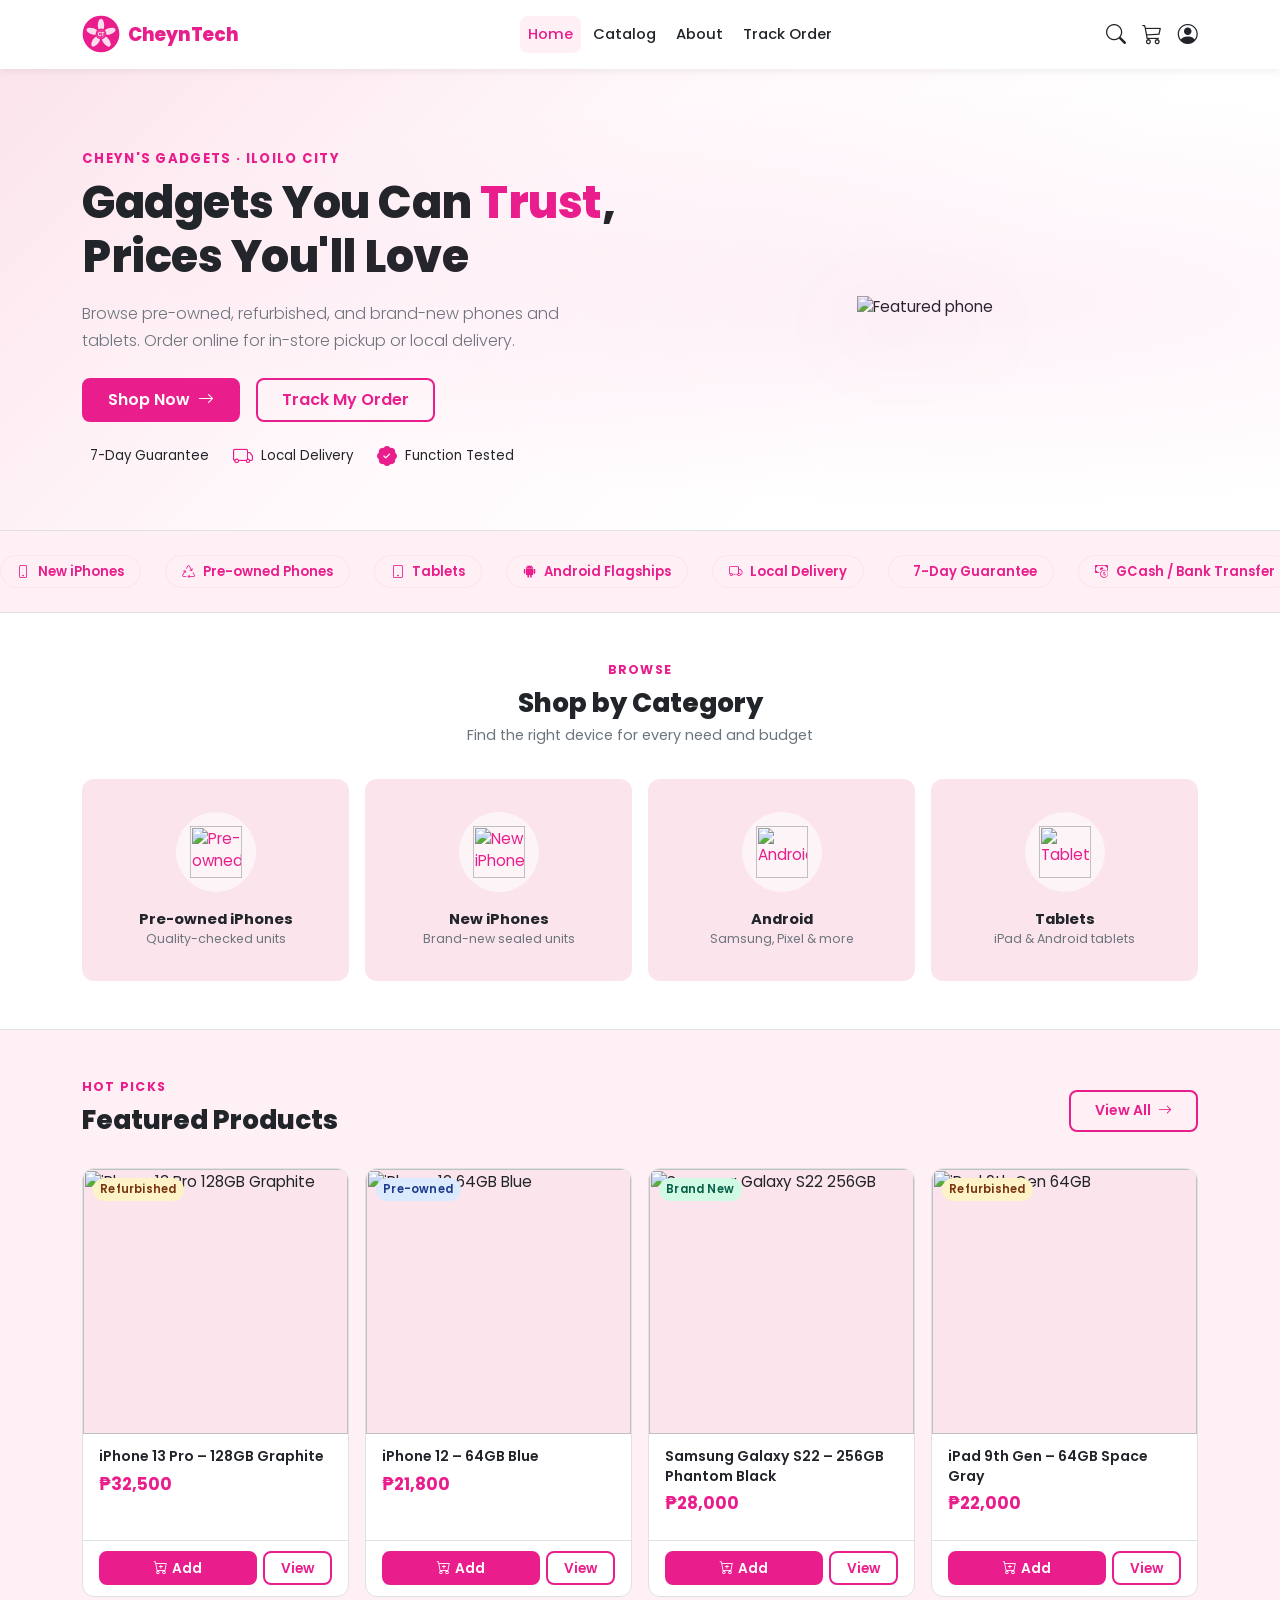
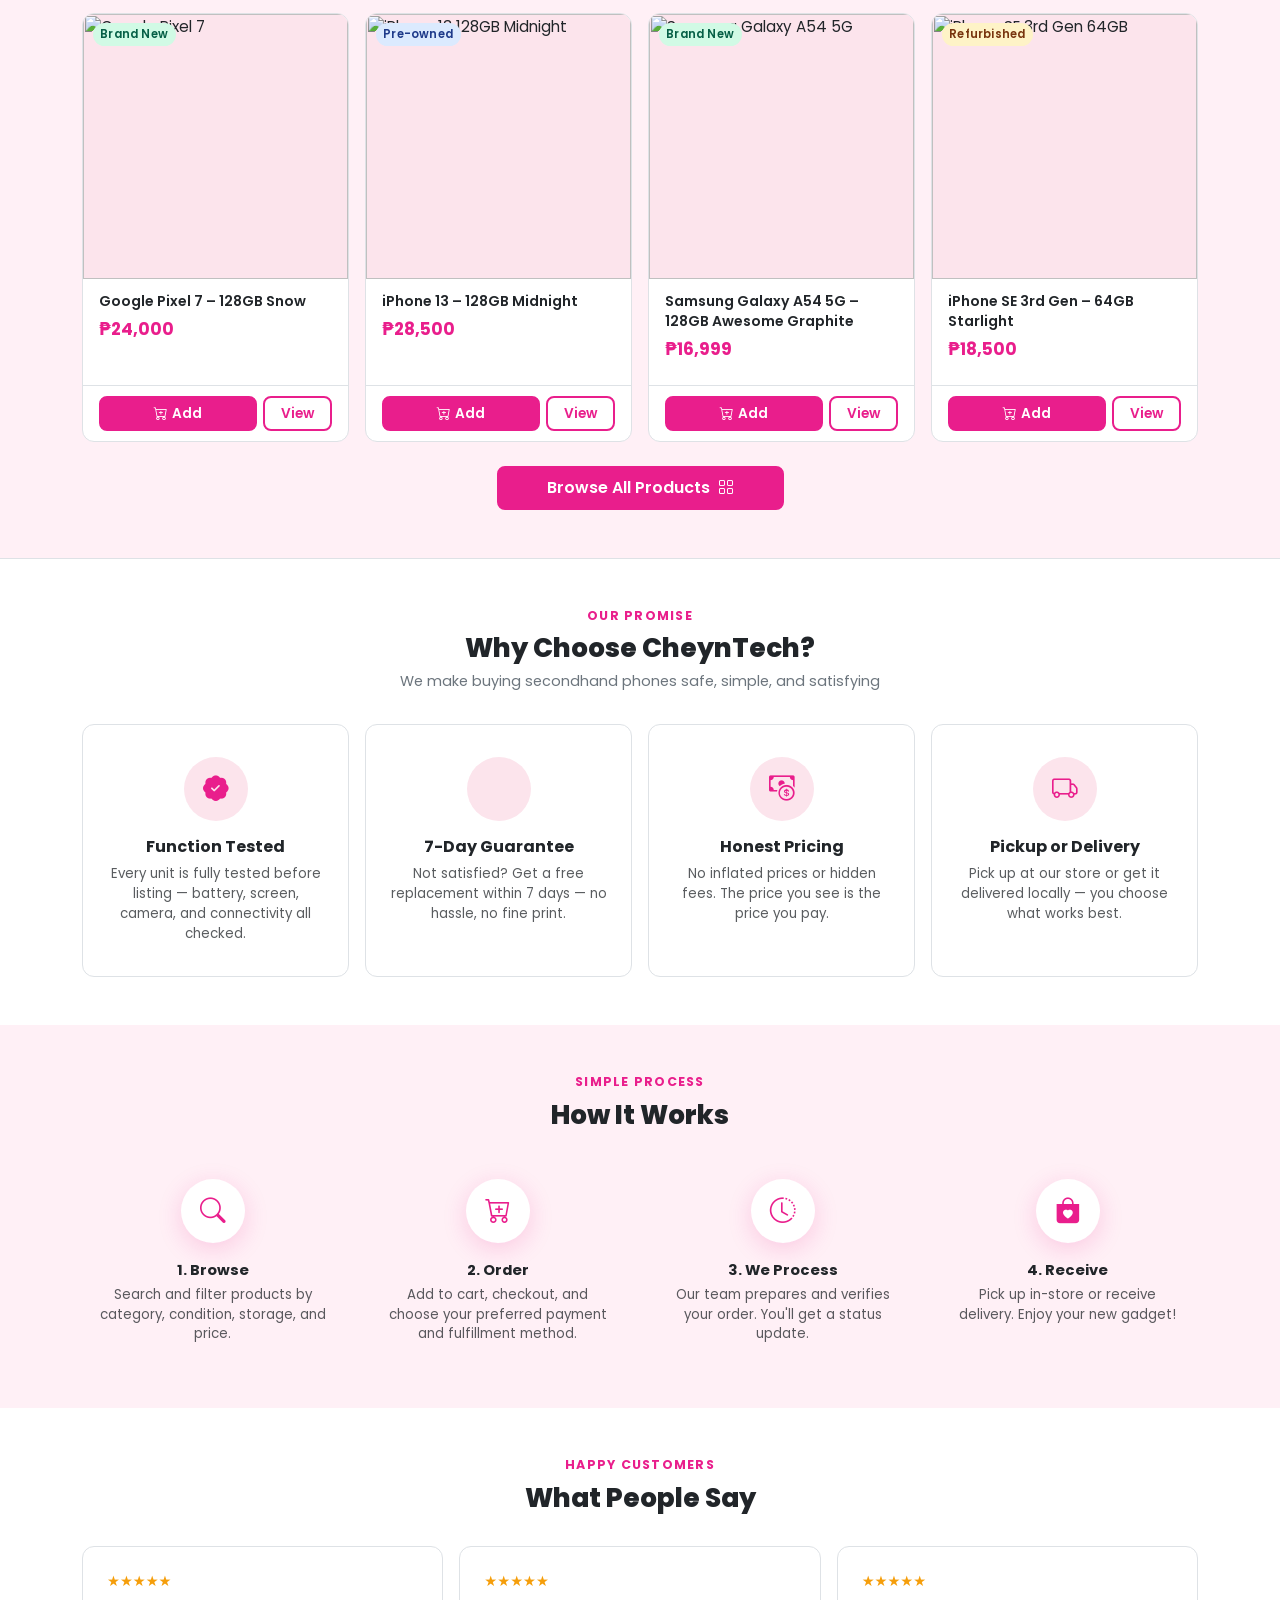
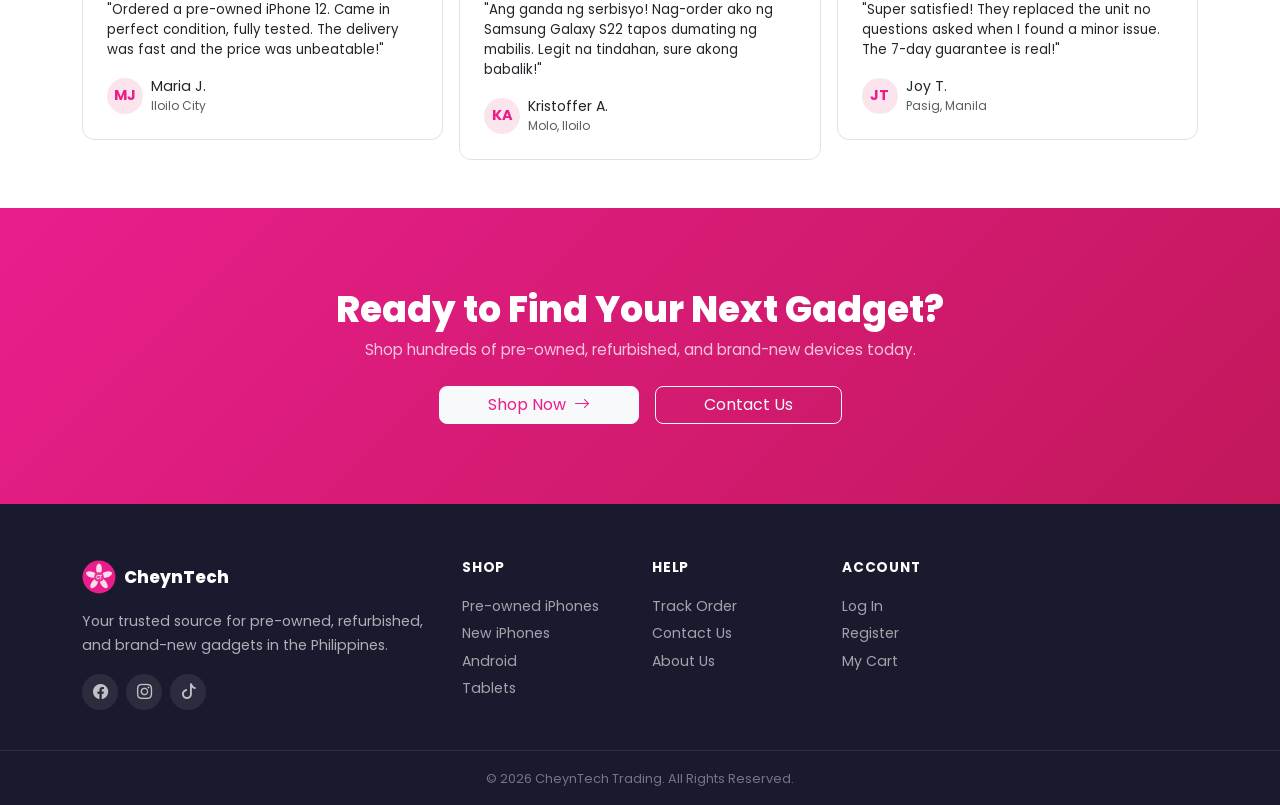
==== index.html @ e990b80c "feat: add a skeleton page  (index, catalog, cart, checkout, login, etc.)" ====
<html lang="en">
<head>
  <meta charset="UTF-8">
  <meta name="viewport" content="width=device-width, initial-scale=1.0">
  <meta name="description" content="CheynTech — Browse pre-owned, refurbished, and brand-new phones and tablets. Order online for in-store pickup or local delivery in Iloilo City.">
  <title>CheynTech | Gadgets You Can Trust</title>
  <link rel="icon" type="image/svg+xml" href="assets/img/logo.svg">

  <!-- Bootstrap CSS -->
  <link rel="stylesheet" href="https://cdn.jsdelivr.net/npm/bootstrap@5.3.3/dist/css/bootstrap.min.css">
  <!-- Bootstrap Icons -->
  <link rel="stylesheet" href="https://cdn.jsdelivr.net/npm/bootstrap-icons@1.11.3/font/bootstrap-icons.min.css">
  <!-- CheynTech Styles -->
  <link rel="stylesheet" href="assets/css/style.css">

  <style>
    /* ---- Home-page-specific additions ---- */
    .feature-icon-wrap {
      width: 64px; height: 64px;
      border-radius: 50%;
      background: var(--ct-primary-light);
      display: flex; align-items: center; justify-content: center;
      font-size: 1.6rem;
      color: var(--ct-primary);
      margin: 0 auto 1rem;
      transition: var(--ct-transition);
      flex-shrink: 0;
    }

    .feature-card:hover .feature-icon-wrap {
      background: var(--ct-primary);
      color: #fff;
    }

    .feature-card {
      padding: 2rem 1.25rem;
      border-radius: var(--ct-radius);
      text-align: center;
      transition: var(--ct-transition);
      border: 1.5px solid var(--ct-border);
      background: #fff;
      height: 100%;
    }

    .feature-card:hover {
      border-color: var(--ct-primary);
      transform: translateY(-4px);
      box-shadow: var(--ct-shadow-pink);
    }

    .testimonial-card {
      background: #fff;
      border: 1.5px solid var(--ct-border);
      border-radius: var(--ct-radius);
      padding: 1.5rem;
      transition: var(--ct-transition);
    }

    .testimonial-card:hover { box-shadow: var(--ct-shadow); }

    .testimonial-card .stars { color: #f59e0b; font-size: 0.9rem; }

    .cta-section {
      background: linear-gradient(135deg, var(--ct-primary) 0%, var(--ct-primary-dark) 100%);
      padding: 5rem 0;
      border-radius: 0;
    }

    .marquee-track {
      display: flex;
      gap: 1.5rem;
      animation: marquee 22s linear infinite;
      width: max-content;
    }

    .marquee-wrap { overflow: hidden; padding: 0.5rem 0; }

    .marquee-item {
      display: flex;
      align-items: center;
      gap: 0.5rem;
      background: var(--ct-primary-soft);
      border: 1px solid var(--ct-primary-light);
      border-radius: 999px;
      padding: 0.35rem 1rem;
      font-size: 0.82rem;
      font-weight: 600;
      color: var(--ct-primary);
      white-space: nowrap;
    }

    @keyframes marquee {
      0%   { transform: translateX(0); }
      100% { transform: translateX(-50%); }
    }

    .section-divider { border-top: 1px solid var(--ct-border); }
  </style>
</head>
<body>

  <!-- ===== SEARCH OVERLAY ===== -->
  <div class="search-overlay" id="searchOverlay" role="dialog" aria-modal="true" aria-label="Search">
    <button class="search-close" id="searchClose" aria-label="Close search"><i class="bi bi-x"></i></button>
    <form class="search-inner" id="searchForm" role="search">
      <input type="search" id="searchInput" placeholder="Search for phones, tablets…" autocomplete="off">
      <p class="search-hint">Press Enter to search · Esc to close</p>
    </form>
  </div>

  <!-- ===== NAVBAR ===== -->
  <nav class="navbar navbar-expand-lg navbar-ct sticky-top" role="navigation" aria-label="Main navigation">
    <div class="container">
      <a class="navbar-brand d-flex align-items-center gap-2" href="index.html">
        <img src="assets/img/logo.svg" alt="CheynTech logo" width="38" height="38">
        <span class="brand-name">CheynTech</span>
      </a>

      <button class="navbar-toggler" type="button" data-bs-toggle="collapse" data-bs-target="#navMain"
              aria-controls="navMain" aria-expanded="false" aria-label="Toggle navigation">
        <span class="navbar-toggler-icon"></span>
      </button>

      <div class="collapse navbar-collapse" id="navMain">
        <ul class="navbar-nav mx-auto gap-1">
          <li class="nav-item"><a class="nav-link active" href="index.html">Home</a></li>
          <li class="nav-item"><a class="nav-link" href="catalog.html">Catalog</a></li>
          <li class="nav-item"><a class="nav-link" href="about.html">About</a></li>
          <li class="nav-item"><a class="nav-link" href="track-order.html">Track Order</a></li>
        </ul>
        <div class="d-flex align-items-center gap-3 nav-icons">
          <a href="#" id="searchToggle" aria-label="Search"><i class="bi bi-search"></i></a>
          <a href="cart.html" class="position-relative" aria-label="Shopping cart">
            <i class="bi bi-cart3"></i>
            <span class="cart-badge" style="display:none;">0</span>
          </a>
          <a href="login.html" aria-label="Account"><i class="bi bi-person-circle"></i></a>
        </div>
      </div>
    </div>
  </nav>

  <!-- ===== HERO ===== -->
  <section class="hero-section" aria-label="Hero">
    <div class="container">
      <div class="row align-items-center gy-4">
        <div class="col-lg-6 col-md-7">
          <p class="text-ct fw-700 mb-2" style="font-size:0.82rem; letter-spacing:0.1em; text-transform:uppercase;">Cheyn's Gadgets · Iloilo City</p>
          <h1>Gadgets You Can <span class="highlight">Trust</span>, Prices You'll Love</h1>
          <p class="lead mt-3">Browse pre-owned, refurbished, and brand-new phones and tablets. Order online for in-store pickup or local delivery.</p>
          <div class="d-flex gap-3 flex-wrap mt-4">
            <a href="catalog.html" class="btn-ct btn text-white">Shop Now <i class="bi bi-arrow-right ms-1"></i></a>
            <a href="track-order.html" class="btn-ct-outline btn">Track My Order</a>
          </div>
          <div class="d-flex gap-4 mt-4 flex-wrap">
            <div class="d-flex align-items-center gap-2">
              <i class="bi bi-shield-check-fill text-ct fs-5"></i>
              <span class="small fw-500">7-Day Guarantee</span>
            </div>
            <div class="d-flex align-items-center gap-2">
              <i class="bi bi-truck text-ct fs-5"></i>
              <span class="small fw-500">Local Delivery</span>
            </div>
            <div class="d-flex align-items-center gap-2">
              <i class="bi bi-patch-check-fill text-ct fs-5"></i>
              <span class="small fw-500">Function Tested</span>
            </div>
          </div>
        </div>
        <div class="col-lg-6 col-md-5 text-center d-none d-md-block">
          <img
            src="https://placehold.co/460x420/fce4ec/e91e8c?text=iPhone+13+Pro"
            alt="Featured phone"
            class="hero-product-img img-fluid"
            loading="eager"
          >
        </div>
      </div>
    </div>
  </section>

  <!-- ===== MARQUEE TICKER ===== -->
  <section class="py-3 border-top border-bottom" style="background:var(--ct-primary-soft);" aria-hidden="true">
    <div class="marquee-wrap">
      <div class="marquee-track">
        <!-- items duplicated for seamless loop -->
        <span class="marquee-item"><i class="bi bi-phone"></i> New iPhones</span>
        <span class="marquee-item"><i class="bi bi-recycle"></i> Pre-owned Phones</span>
        <span class="marquee-item"><i class="bi bi-tablet"></i> Tablets</span>
        <span class="marquee-item"><i class="bi bi-android2"></i> Android Flagships</span>
        <span class="marquee-item"><i class="bi bi-truck"></i> Local Delivery</span>
        <span class="marquee-item"><i class="bi bi-shield-check-fill"></i> 7-Day Guarantee</span>
        <span class="marquee-item"><i class="bi bi-cash-coin"></i> GCash / Bank Transfer</span>
        <span class="marquee-item"><i class="bi bi-patch-check-fill"></i> Function Tested</span>
        <!-- duplicate for seamless scroll -->
        <span class="marquee-item"><i class="bi bi-phone"></i> New iPhones</span>
        <span class="marquee-item"><i class="bi bi-recycle"></i> Pre-owned Phones</span>
        <span class="marquee-item"><i class="bi bi-tablet"></i> Tablets</span>
        <span class="marquee-item"><i class="bi bi-android2"></i> Android Flagships</span>
        <span class="marquee-item"><i class="bi bi-truck"></i> Local Delivery</span>
        <span class="marquee-item"><i class="bi bi-shield-check-fill"></i> 7-Day Guarantee</span>
        <span class="marquee-item"><i class="bi bi-cash-coin"></i> GCash / Bank Transfer</span>
        <span class="marquee-item"><i class="bi bi-patch-check-fill"></i> Function Tested</span>
      </div>
    </div>
  </section>

  <!-- ===== SHOP BY CATEGORY ===== -->
  <section class="py-5" id="categories">
    <div class="container">
      <div class="section-header text-center">
        <span class="section-label">Browse</span>
        <h2 class="section-title">Shop by Category</h2>
        <p class="section-subtitle">Find the right device for every need and budget</p>
      </div>

      <div class="row g-3 justify-content-center">
        <div class="col-6 col-md-3">
          <a href="catalog.html?cat=preowned" class="category-card h-100">
            <div class="cat-img-wrap">
              <img src="https://placehold.co/80x80/fce4ec/e91e8c?text=📱" alt="Pre-owned iPhones" loading="lazy">
            </div>
            <p class="cat-name mb-0">Pre-owned iPhones</p>
            <span class="cat-count">Quality-checked units</span>
          </a>
        </div>
        <div class="col-6 col-md-3">
          <a href="catalog.html?cat=new" class="category-card h-100">
            <div class="cat-img-wrap">
              <img src="https://placehold.co/80x80/fce4ec/e91e8c?text=✨" alt="New iPhones" loading="lazy">
            </div>
            <p class="cat-name mb-0">New iPhones</p>
            <span class="cat-count">Brand-new sealed units</span>
          </a>
        </div>
        <div class="col-6 col-md-3">
          <a href="catalog.html?cat=android" class="category-card h-100">
            <div class="cat-img-wrap">
              <img src="https://placehold.co/80x80/fce4ec/e91e8c?text=🤖" alt="Android" loading="lazy">
            </div>
            <p class="cat-name mb-0">Android</p>
            <span class="cat-count">Samsung, Pixel & more</span>
          </a>
        </div>
        <div class="col-6 col-md-3">
          <a href="catalog.html?cat=tablet" class="category-card h-100">
            <div class="cat-img-wrap">
              <img src="https://placehold.co/80x80/fce4ec/e91e8c?text=📲" alt="Tablets" loading="lazy">
            </div>
            <p class="cat-name mb-0">Tablets</p>
            <span class="cat-count">iPad & Android tablets</span>
          </a>
        </div>
      </div>
    </div>
  </section>

  <div class="section-divider"></div>

  <!-- ===== FEATURED PRODUCTS ===== -->
  <section class="py-5 bg-ct-soft" id="featured">
    <div class="container">
      <div class="section-header d-flex align-items-end justify-content-between flex-wrap gap-2">
        <div>
          <span class="section-label">Hot Picks</span>
          <h2 class="section-title">Featured Products</h2>
        </div>
        <a href="catalog.html" class="btn-ct-outline btn btn-sm mb-1">View All <i class="bi bi-arrow-right ms-1"></i></a>
      </div>

      <div class="row g-3" id="featuredGrid">

        <!-- Product 1 -->
        <div class="col-6 col-md-4 col-xl-3">
          <article class="product-card">
            <div class="card-img-wrap">
              <img src="https://placehold.co/400x400/fce4ec/e91e8c?text=iPhone+13+Pro" alt="iPhone 13 Pro 128GB Graphite" loading="lazy">
              <span class="badge-ct badge-refurbished">Refurbished</span>
            </div>
            <div class="card-body">
              <p class="product-name">iPhone 13 Pro – 128GB Graphite</p>
              <p class="product-price">₱32,500</p>
            </div>
            <div class="card-footer">
              <button class="btn btn-ct btn-ct-sm flex-grow-1" onclick="quickAddToCart({ id:'P001', name:'iPhone 13 Pro 128GB Graphite', price:32500, variant:'128GB', color:'Graphite' })">
                <i class="bi bi-cart-plus me-1"></i>Add
              </button>
              <a href="product.html" class="btn btn-ct-outline btn-ct-sm">View</a>
            </div>
          </article>
        </div>

        <!-- Product 2 -->
        <div class="col-6 col-md-4 col-xl-3">
          <article class="product-card">
            <div class="card-img-wrap">
              <img src="https://placehold.co/400x400/fce4ec/e91e8c?text=iPhone+12" alt="iPhone 12 64GB Blue" loading="lazy">
              <span class="badge-ct badge-preowned">Pre-owned</span>
            </div>
            <div class="card-body">
              <p class="product-name">iPhone 12 – 64GB Blue</p>
              <p class="product-price">₱21,800</p>
            </div>
            <div class="card-footer">
              <button class="btn btn-ct btn-ct-sm flex-grow-1" onclick="quickAddToCart({ id:'P002', name:'iPhone 12 64GB Blue', price:21800, variant:'64GB', color:'Blue' })">
                <i class="bi bi-cart-plus me-1"></i>Add
              </button>
              <a href="product.html" class="btn btn-ct-outline btn-ct-sm">View</a>
            </div>
          </article>
        </div>

        <!-- Product 3 -->
        <div class="col-6 col-md-4 col-xl-3">
          <article class="product-card">
            <div class="card-img-wrap">
              <img src="https://placehold.co/400x400/fce4ec/e91e8c?text=Samsung+S22" alt="Samsung Galaxy S22 256GB" loading="lazy">
              <span class="badge-ct badge-available">Brand New</span>
            </div>
            <div class="card-body">
              <p class="product-name">Samsung Galaxy S22 – 256GB Phantom Black</p>
              <p class="product-price">₱28,000</p>
            </div>
            <div class="card-footer">
              <button class="btn btn-ct btn-ct-sm flex-grow-1" onclick="quickAddToCart({ id:'P003', name:'Samsung Galaxy S22 256GB', price:28000, variant:'256GB', color:'Phantom Black' })">
                <i class="bi bi-cart-plus me-1"></i>Add
              </button>
              <a href="product.html" class="btn btn-ct-outline btn-ct-sm">View</a>
            </div>
          </article>
        </div>

        <!-- Product 4 -->
        <div class="col-6 col-md-4 col-xl-3">
          <article class="product-card">
            <div class="card-img-wrap">
              <img src="https://placehold.co/400x400/fce4ec/e91e8c?text=iPad+9th" alt="iPad 9th Gen 64GB" loading="lazy">
              <span class="badge-ct badge-refurbished">Refurbished</span>
            </div>
            <div class="card-body">
              <p class="product-name">iPad 9th Gen – 64GB Space Gray</p>
              <p class="product-price">₱22,000</p>
            </div>
            <div class="card-footer">
              <button class="btn btn-ct btn-ct-sm flex-grow-1" onclick="quickAddToCart({ id:'P004', name:'iPad 9th Gen 64GB', price:22000, variant:'64GB', color:'Space Gray' })">
                <i class="bi bi-cart-plus me-1"></i>Add
              </button>
              <a href="product.html" class="btn btn-ct-outline btn-ct-sm">View</a>
            </div>
          </article>
        </div>

        <!-- Product 5 -->
        <div class="col-6 col-md-4 col-xl-3">
          <article class="product-card">
            <div class="card-img-wrap">
              <img src="https://placehold.co/400x400/fce4ec/e91e8c?text=Pixel+7" alt="Google Pixel 7" loading="lazy">
              <span class="badge-ct badge-available">Brand New</span>
            </div>
            <div class="card-body">
              <p class="product-name">Google Pixel 7 – 128GB Snow</p>
              <p class="product-price">₱24,000</p>
            </div>
            <div class="card-footer">
              <button class="btn btn-ct btn-ct-sm flex-grow-1" onclick="quickAddToCart({ id:'P005', name:'Google Pixel 7 128GB', price:24000, variant:'128GB', color:'Snow' })">
                <i class="bi bi-cart-plus me-1"></i>Add
              </button>
              <a href="product.html" class="btn btn-ct-outline btn-ct-sm">View</a>
            </div>
          </article>
        </div>

        <!-- Product 6 -->
        <div class="col-6 col-md-4 col-xl-3">
          <article class="product-card">
            <div class="card-img-wrap">
              <img src="https://placehold.co/400x400/fce4ec/e91e8c?text=iPhone+13" alt="iPhone 13 128GB Midnight" loading="lazy">
              <span class="badge-ct badge-preowned">Pre-owned</span>
            </div>
            <div class="card-body">
              <p class="product-name">iPhone 13 – 128GB Midnight</p>
              <p class="product-price">₱28,500</p>
            </div>
            <div class="card-footer">
              <button class="btn btn-ct btn-ct-sm flex-grow-1" onclick="quickAddToCart({ id:'P006', name:'iPhone 13 128GB Midnight', price:28500, variant:'128GB', color:'Midnight' })">
                <i class="bi bi-cart-plus me-1"></i>Add
              </button>
              <a href="product.html" class="btn btn-ct-outline btn-ct-sm">View</a>
            </div>
          </article>
        </div>

        <!-- Product 7 -->
        <div class="col-6 col-md-4 col-xl-3">
          <article class="product-card">
            <div class="card-img-wrap">
              <img src="https://placehold.co/400x400/fce4ec/e91e8c?text=Samsung+A54" alt="Samsung Galaxy A54 5G" loading="lazy">
              <span class="badge-ct badge-available">Brand New</span>
            </div>
            <div class="card-body">
              <p class="product-name">Samsung Galaxy A54 5G – 128GB Awesome Graphite</p>
              <p class="product-price">₱16,999</p>
            </div>
            <div class="card-footer">
              <button class="btn btn-ct btn-ct-sm flex-grow-1" onclick="quickAddToCart({ id:'P007', name:'Samsung Galaxy A54 5G 128GB', price:16999, variant:'128GB', color:'Awesome Graphite' })">
                <i class="bi bi-cart-plus me-1"></i>Add
              </button>
              <a href="product.html" class="btn btn-ct-outline btn-ct-sm">View</a>
            </div>
          </article>
        </div>

        <!-- Product 8 -->
        <div class="col-6 col-md-4 col-xl-3">
          <article class="product-card">
            <div class="card-img-wrap">
              <img src="https://placehold.co/400x400/fce4ec/e91e8c?text=iPhone+SE" alt="iPhone SE 3rd Gen 64GB" loading="lazy">
              <span class="badge-ct badge-refurbished">Refurbished</span>
            </div>
            <div class="card-body">
              <p class="product-name">iPhone SE 3rd Gen – 64GB Starlight</p>
              <p class="product-price">₱18,500</p>
            </div>
            <div class="card-footer">
              <button class="btn btn-ct btn-ct-sm flex-grow-1" onclick="quickAddToCart({ id:'P008', name:'iPhone SE 3rd Gen 64GB', price:18500, variant:'64GB', color:'Starlight' })">
                <i class="bi bi-cart-plus me-1"></i>Add
              </button>
              <a href="product.html" class="btn btn-ct-outline btn-ct-sm">View</a>
            </div>
          </article>
        </div>

      </div><!-- /row -->

      <div class="text-center mt-4">
        <a href="catalog.html" class="btn-ct btn text-white px-5">Browse All Products <i class="bi bi-grid ms-1"></i></a>
      </div>
    </div>
  </section>

  <div class="section-divider"></div>

  <!-- ===== WHY CHOOSE US ===== -->
  <section class="py-5" id="features">
    <div class="container">
      <div class="section-header text-center">
        <span class="section-label">Our Promise</span>
        <h2 class="section-title">Why Choose CheynTech?</h2>
        <p class="section-subtitle">We make buying secondhand phones safe, simple, and satisfying</p>
      </div>

      <div class="row g-3 justify-content-center">
        <div class="col-sm-6 col-lg-3">
          <div class="feature-card feature-card">
            <div class="feature-icon-wrap"><i class="bi bi-patch-check-fill"></i></div>
            <h5 class="fw-700 mb-2" style="font-size:1rem;">Function Tested</h5>
            <p class="text-muted small mb-0">Every unit is fully tested before listing — battery, screen, camera, and connectivity all checked.</p>
          </div>
        </div>
        <div class="col-sm-6 col-lg-3">
          <div class="feature-card">
            <div class="feature-icon-wrap"><i class="bi bi-shield-check-fill"></i></div>
            <h5 class="fw-700 mb-2" style="font-size:1rem;">7-Day Guarantee</h5>
            <p class="text-muted small mb-0">Not satisfied? Get a free replacement within 7 days — no hassle, no fine print.</p>
          </div>
        </div>
        <div class="col-sm-6 col-lg-3">
          <div class="feature-card">
            <div class="feature-icon-wrap"><i class="bi bi-cash-coin"></i></div>
            <h5 class="fw-700 mb-2" style="font-size:1rem;">Honest Pricing</h5>
            <p class="text-muted small mb-0">No inflated prices or hidden fees. The price you see is the price you pay.</p>
          </div>
        </div>
        <div class="col-sm-6 col-lg-3">
          <div class="feature-card">
            <div class="feature-icon-wrap"><i class="bi bi-truck"></i></div>
            <h5 class="fw-700 mb-2" style="font-size:1rem;">Pickup or Delivery</h5>
            <p class="text-muted small mb-0">Pick up at our store or get it delivered locally — you choose what works best.</p>
          </div>
        </div>
      </div>
    </div>
  </section>

  <!-- ===== HOW IT WORKS ===== -->
  <section class="py-5" style="background: var(--ct-primary-soft);">
    <div class="container">
      <div class="section-header text-center">
        <span class="section-label">Simple Process</span>
        <h2 class="section-title">How It Works</h2>
      </div>

      <div class="row g-4 justify-content-center text-center">
        <div class="col-md-3 col-6">
          <div class="p-3">
            <div class="feature-icon-wrap mx-auto mb-3" style="background:#fff; box-shadow: var(--ct-shadow-pink);">
              <i class="bi bi-search"></i>
            </div>
            <div class="fw-700 mb-1" style="font-size:0.92rem;">1. Browse</div>
            <p class="text-muted small mb-0">Search and filter products by category, condition, storage, and price.</p>
          </div>
        </div>
        <div class="col-md-3 col-6">
          <div class="p-3">
            <div class="feature-icon-wrap mx-auto mb-3" style="background:#fff; box-shadow: var(--ct-shadow-pink);">
              <i class="bi bi-cart-plus"></i>
            </div>
            <div class="fw-700 mb-1" style="font-size:0.92rem;">2. Order</div>
            <p class="text-muted small mb-0">Add to cart, checkout, and choose your preferred payment and fulfillment method.</p>
          </div>
        </div>
        <div class="col-md-3 col-6">
          <div class="p-3">
            <div class="feature-icon-wrap mx-auto mb-3" style="background:#fff; box-shadow: var(--ct-shadow-pink);">
              <i class="bi bi-clock-history"></i>
            </div>
            <div class="fw-700 mb-1" style="font-size:0.92rem;">3. We Process</div>
            <p class="text-muted small mb-0">Our team prepares and verifies your order. You'll get a status update.</p>
          </div>
        </div>
        <div class="col-md-3 col-6">
          <div class="p-3">
            <div class="feature-icon-wrap mx-auto mb-3" style="background:#fff; box-shadow: var(--ct-shadow-pink);">
              <i class="bi bi-bag-heart-fill"></i>
            </div>
            <div class="fw-700 mb-1" style="font-size:0.92rem;">4. Receive</div>
            <p class="text-muted small mb-0">Pick up in-store or receive delivery. Enjoy your new gadget!</p>
          </div>
        </div>
      </div>
    </div>
  </section>

  <!-- ===== TESTIMONIALS ===== -->
  <section class="py-5">
    <div class="container">
      <div class="section-header text-center">
        <span class="section-label">Happy Customers</span>
        <h2 class="section-title">What People Say</h2>
      </div>

      <div class="row g-3">
        <div class="col-md-4">
          <div class="testimonial-card">
            <div class="stars mb-2">★★★★★</div>
            <p class="small mb-3">"Ordered a pre-owned iPhone 12. Came in perfect condition, fully tested. The delivery was fast and the price was unbeatable!"</p>
            <div class="d-flex align-items-center gap-2">
              <div style="width:36px;height:36px;border-radius:50%;background:var(--ct-primary-light);display:flex;align-items:center;justify-content:center;color:var(--ct-primary);font-weight:700;font-size:0.9rem;">MJ</div>
              <div>
                <div class="fw-600" style="font-size:0.88rem;">Maria J.</div>
                <div class="text-muted" style="font-size:0.75rem;">Iloilo City</div>
              </div>
            </div>
          </div>
        </div>
        <div class="col-md-4">
          <div class="testimonial-card">
            <div class="stars mb-2">★★★★★</div>
            <p class="small mb-3">"Ang ganda ng serbisyo! Nag-order ako ng Samsung Galaxy S22 tapos dumating ng mabilis. Legit na tindahan, sure akong babalik!"</p>
            <div class="d-flex align-items-center gap-2">
              <div style="width:36px;height:36px;border-radius:50%;background:var(--ct-primary-light);display:flex;align-items:center;justify-content:center;color:var(--ct-primary);font-weight:700;font-size:0.9rem;">KA</div>
              <div>
                <div class="fw-600" style="font-size:0.88rem;">Kristoffer A.</div>
                <div class="text-muted" style="font-size:0.75rem;">Molo, Iloilo</div>
              </div>
            </div>
          </div>
        </div>
        <div class="col-md-4">
          <div class="testimonial-card">
            <div class="stars mb-2">★★★★★</div>
            <p class="small mb-3">"Super satisfied! They replaced the unit no questions asked when I found a minor issue. The 7-day guarantee is real!"</p>
            <div class="d-flex align-items-center gap-2">
              <div style="width:36px;height:36px;border-radius:50%;background:var(--ct-primary-light);display:flex;align-items:center;justify-content:center;color:var(--ct-primary);font-weight:700;font-size:0.9rem;">JT</div>
              <div>
                <div class="fw-600" style="font-size:0.88rem;">Joy T.</div>
                <div class="text-muted" style="font-size:0.75rem;">Pasig, Manila</div>
              </div>
            </div>
          </div>
        </div>
      </div>
    </div>
  </section>

  <!-- ===== CTA BANNER ===== -->
  <section class="cta-section text-center text-white">
    <div class="container">
      <h2 class="fw-800 mb-2" style="font-size: clamp(1.5rem,3vw,2.25rem);">Ready to Find Your Next Gadget?</h2>
      <p class="mb-4 opacity-75">Shop hundreds of pre-owned, refurbished, and brand-new devices today.</p>
      <div class="d-flex justify-content-center gap-3 flex-wrap">
        <a href="catalog.html" class="btn btn-light fw-600 px-5" style="color:var(--ct-primary); border-radius: var(--ct-radius-sm);">
          Shop Now <i class="bi bi-arrow-right ms-1"></i>
        </a>
        <a href="contact.html" class="btn btn-outline-light fw-600 px-5" style="border-radius: var(--ct-radius-sm);">
          Contact Us
        </a>
      </div>
    </div>
  </section>

  <!-- ===== FOOTER ===== -->
  <footer class="site-footer">
    <div class="container">
      <div class="row gy-4">
        <div class="col-lg-4 col-md-6">
          <a href="index.html" class="d-flex align-items-center gap-2 text-decoration-none mb-3">
            <img src="assets/img/logo.svg" alt="CheynTech" width="34" height="34">
            <span class="footer-brand-name">CheynTech</span>
          </a>
          <p class="mb-3">Your trusted source for pre-owned, refurbished, and brand-new gadgets in the Philippines.</p>
          <div class="social-links d-flex gap-2">
            <a href="#" aria-label="Facebook"><i class="bi bi-facebook"></i></a>
            <a href="#" aria-label="Instagram"><i class="bi bi-instagram"></i></a>
            <a href="#" aria-label="TikTok"><i class="bi bi-tiktok"></i></a>
          </div>
        </div>
        <div class="col-6 col-md-3 col-lg-2">
          <h6 class="footer-heading">Shop</h6>
          <div class="footer-links">
            <a href="catalog.html?cat=preowned">Pre-owned iPhones</a>
            <a href="catalog.html?cat=new">New iPhones</a>
            <a href="catalog.html?cat=android">Android</a>
            <a href="catalog.html?cat=tablet">Tablets</a>
          </div>
        </div>
        <div class="col-6 col-md-3 col-lg-2">
          <h6 class="footer-heading">Help</h6>
          <div class="footer-links">
            <a href="track-order.html">Track Order</a>
            <a href="contact.html">Contact Us</a>
            <a href="about.html">About Us</a>
          </div>
        </div>
        <div class="col-6 col-md-3 col-lg-2">
          <h6 class="footer-heading">Account</h6>
          <div class="footer-links">
            <a href="login.html">Log In</a>
            <a href="login.html#register">Register</a>
            <a href="cart.html">My Cart</a>
          </div>
        </div>
      </div>
    </div>
    <div class="footer-bottom">
      <div class="container text-center">
        © 2026 CheynTech Trading. All Rights Reserved.
      </div>
    </div>
  </footer>

  <!-- ===== BACK TO TOP ===== -->
  <button id="backToTop" aria-label="Back to top"><i class="bi bi-chevron-up"></i></button>

  <!-- Bootstrap JS -->
  <script src="https://cdn.jsdelivr.net/npm/bootstrap@5.3.3/dist/js/bootstrap.bundle.min.js"></script>
  <!-- CheynTech JS -->
  <script src="assets/js/main.js"></script>

  <script>
    // ---- Quick Add to Cart shorthand ----
    function quickAddToCart(product) {
      CheynCart.add(product);
    }
  </script>

</body>
</html>
---- assets/css/style.css ----
/* =====================================================
   CheynTech — Global Stylesheet
   Project: Online Ordering & Delivery Management System
   Tech: Bootstrap 5.3 + Vanilla JS
   ===================================================== */

/* ----- Google Font import (Poppins) ----- */
@import url('https://fonts.googleapis.com/css2?family=Poppins:wght@300;400;500;600;700;800&display=swap');

/* ----- CSS Custom Properties ----- */
:root {
  --ct-primary:       #e91e8c;
  --ct-primary-dark:  #c2185b;
  --ct-primary-light: #fce4ec;
  --ct-primary-soft:  #fff0f6;

  --ct-white:   #ffffff;
  --ct-bg:      #f8f9fa;
  --ct-text:    #212529;
  --ct-muted:   #6c757d;
  --ct-border:  #dee2e6;

  --ct-radius-sm: 8px;
  --ct-radius:    12px;
  --ct-radius-lg: 20px;

  --ct-shadow:       0 2px 12px rgba(0,0,0,0.08);
  --ct-shadow-pink:  0 6px 24px rgba(233,30,140,0.18);
  --ct-transition:   all 0.25s ease;
}

/* ----- Bootstrap primary override ----- */
.btn-primary   { --bs-btn-bg: var(--ct-primary); --bs-btn-border-color: var(--ct-primary); --bs-btn-hover-bg: var(--ct-primary-dark); --bs-btn-hover-border-color: var(--ct-primary-dark); }
.text-primary  { color: var(--ct-primary) !important; }
.bg-primary    { background-color: var(--ct-primary) !important; }
.border-primary{ border-color: var(--ct-primary) !important; }
a             { color: var(--ct-primary); }
a:hover       { color: var(--ct-primary-dark); }

/* ----- Base ----- */
*, *::before, *::after { box-sizing: border-box; }

html { scroll-behavior: smooth; }

body {
  font-family: 'Poppins', system-ui, -apple-system, sans-serif;
  font-size: 0.95rem;
  color: var(--ct-text);
  background: #fff;
  min-height: 100vh;
}

img { max-width: 100%; }

/* ===================================================
   NAVBAR
   =================================================== */
.navbar-ct {
  background: #fff;
  box-shadow: 0 2px 8px rgba(0,0,0,0.07);
  padding: 0.65rem 0;
  transition: box-shadow 0.3s;
  z-index: 1020;
}

.navbar-ct.scrolled { box-shadow: 0 4px 20px rgba(0,0,0,0.12); }

.navbar-ct .brand-name {
  font-weight: 800;
  font-size: 1.15rem;
  color: var(--ct-primary);
  letter-spacing: -0.3px;
}

.navbar-ct .nav-link {
  font-weight: 500;
  font-size: 0.92rem;
  color: var(--ct-text);
  padding: 0.45rem 0.85rem;
  border-radius: var(--ct-radius-sm);
  transition: var(--ct-transition);
}

.navbar-ct .nav-link:hover,
.navbar-ct .nav-link.active {
  color: var(--ct-primary);
  background: var(--ct-primary-soft);
}

.nav-icons a {
  color: var(--ct-text);
  font-size: 1.25rem;
  transition: var(--ct-transition);
  position: relative;
  display: inline-flex;
  align-items: center;
}

.nav-icons a:hover { color: var(--ct-primary); }

.cart-badge {
  position: absolute;
  top: -7px;
  right: -8px;
  background: var(--ct-primary);
  color: #fff;
  font-size: 0.58rem;
  font-weight: 700;
  min-width: 18px;
  height: 18px;
  border-radius: 50%;
  display: flex;
  align-items: center;
  justify-content: center;
  line-height: 1;
  border: 2px solid #fff;
}

/* toggler */
.navbar-toggler { border: none; padding: 0.25rem; }
.navbar-toggler:focus { box-shadow: none; outline: 2px solid var(--ct-primary); }

/* ===================================================
   SEARCH OVERLAY
   =================================================== */
.search-overlay {
  position: fixed;
  inset: 0;
  background: rgba(10,10,10,0.9);
  z-index: 9998;
  display: none;
  place-items: center;
  padding: 1rem;
  backdrop-filter: blur(4px);
}

.search-overlay.active { display: grid; }

.search-inner {
  width: 100%;
  max-width: 620px;
}

.search-overlay input {
  width: 100%;
  background: transparent;
  border: none;
  border-bottom: 2px solid var(--ct-primary);
  color: #fff;
  font-size: 1.5rem;
  font-family: 'Poppins', sans-serif;
  outline: none;
  padding: 0.5rem 0;
  caret-color: var(--ct-primary);
}

.search-overlay input::placeholder { color: rgba(255,255,255,0.45); }
.search-hint { color: rgba(255,255,255,0.45); font-size: 0.8rem; margin-top: 0.6rem; }

.search-close {
  position: fixed;
  top: 1.25rem;
  right: 1.5rem;
  color: rgba(255,255,255,0.8);
  font-size: 2rem;
  background: none;
  border: none;
  cursor: pointer;
  line-height: 1;
  transition: var(--ct-transition);
}

.search-close:hover { color: var(--ct-primary); transform: rotate(90deg); }

/* ===================================================
   BREADCRUMB
   =================================================== */
.breadcrumb-wrap {
  background: var(--ct-bg);
  border-bottom: 1px solid var(--ct-border);
  padding: 0.65rem 0;
  font-size: 0.83rem;
}

.breadcrumb-wrap .breadcrumb { margin: 0; }
.breadcrumb-item a { color: var(--ct-muted); text-decoration: none; }
.breadcrumb-item a:hover { color: var(--ct-primary); }
.breadcrumb-item.active { color: var(--ct-text); font-weight: 500; }
.breadcrumb-item + .breadcrumb-item::before { color: var(--ct-muted); }

/* ===================================================
   BUTTONS
   =================================================== */
.btn-ct {
  background: var(--ct-primary);
  color: #fff;
  border: 2px solid var(--ct-primary);
  border-radius: var(--ct-radius-sm);
  font-weight: 600;
  font-family: 'Poppins', sans-serif;
  transition: var(--ct-transition);
  padding: 0.55rem 1.5rem;
  line-height: 1.4;
}

.btn-ct:hover, .btn-ct:focus-visible {
  background: var(--ct-primary-dark);
  border-color: var(--ct-primary-dark);
  color: #fff;
  transform: translateY(-1px);
  box-shadow: var(--ct-shadow-pink);
}

.btn-ct:active { transform: translateY(0); }

.btn-ct-outline {
  background: transparent;
  color: var(--ct-primary);
  border: 2px solid var(--ct-primary);
  border-radius: var(--ct-radius-sm);
  font-weight: 600;
  font-family: 'Poppins', sans-serif;
  transition: var(--ct-transition);
  padding: 0.55rem 1.5rem;
  line-height: 1.4;
}

.btn-ct-outline:hover {
  background: var(--ct-primary);
  color: #fff;
  transform: translateY(-1px);
  box-shadow: var(--ct-shadow-pink);
}

.btn-ct-sm { padding: 0.35rem 1rem; font-size: 0.85rem; }

/* ===================================================
   CONDITION / STATUS BADGES
   =================================================== */
.badge-available    { background: #d1fae5; color: #065f46; font-weight: 600; }
.badge-refurbished  { background: #fef3c7; color: #78350f; font-weight: 600; }
.badge-preowned     { background: #dbeafe; color: #1e3a8a; font-weight: 600; }
.badge-outofstock   { background: #fee2e2; color: #7f1d1d; font-weight: 600; }

.badge-ct {
  display: inline-block;
  padding: 0.25em 0.65em;
  font-size: 0.72rem;
  font-weight: 600;
  border-radius: 999px;
  letter-spacing: 0.02em;
}

/* ===================================================
   PRODUCT CARDS
   =================================================== */
.product-card {
  border: 1.5px solid var(--ct-border);
  border-radius: var(--ct-radius);
  overflow: hidden;
  transition: var(--ct-transition);
  height: 100%;
  background: #fff;
  display: flex;
  flex-direction: column;
}

.product-card:hover {
  box-shadow: var(--ct-shadow-pink);
  transform: translateY(-4px);
  border-color: var(--ct-primary);
}

.product-card .card-img-wrap {
  position: relative;
  background: var(--ct-primary-light);
  aspect-ratio: 1;
  overflow: hidden;
  display: flex;
  align-items: center;
  justify-content: center;
}

.product-card .card-img-wrap img {
  width: 100%;
  height: 100%;
  object-fit: cover;
  transition: transform 0.35s ease;
}

.product-card:hover .card-img-wrap img { transform: scale(1.05); }

.product-card .card-img-wrap .badge-ct {
  position: absolute;
  top: 0.6rem;
  left: 0.6rem;
}

.product-card .card-body {
  padding: 0.85rem 1rem;
  flex: 1;
  display: flex;
  flex-direction: column;
}

.product-name {
  font-weight: 600;
  font-size: 0.88rem;
  line-height: 1.4;
  margin-bottom: 0.3rem;
  display: -webkit-box;
  -webkit-line-clamp: 2;
  -webkit-box-orient: vertical;
  overflow: hidden;
  color: var(--ct-text);
}

.product-price {
  color: var(--ct-primary);
  font-weight: 700;
  font-size: 1.05rem;
  margin-bottom: 0.6rem;
}

.product-card .card-footer {
  background: none;
  border-top: 1px solid var(--ct-border);
  padding: 0.65rem 1rem;
  display: flex;
  gap: 0.4rem;
}

/* ===================================================
   CATEGORY CARDS
   =================================================== */
.category-card {
  display: flex;
  flex-direction: column;
  align-items: center;
  justify-content: center;
  padding: 2rem 1rem;
  border-radius: var(--ct-radius);
  background: var(--ct-primary-light);
  text-decoration: none;
  transition: var(--ct-transition);
  text-align: center;
  border: 1.5px solid transparent;
}

.category-card:hover {
  background: var(--ct-primary);
  color: #fff;
  transform: translateY(-4px);
  box-shadow: var(--ct-shadow-pink);
}

.category-card .cat-img-wrap {
  width: 80px;
  height: 80px;
  border-radius: 50%;
  background: rgba(255,255,255,0.6);
  display: flex;
  align-items: center;
  justify-content: center;
  margin-bottom: 1rem;
  overflow: hidden;
  transition: var(--ct-transition);
}

.category-card:hover .cat-img-wrap { background: rgba(255,255,255,0.25); }

.category-card .cat-img-wrap img { width: 52px; height: 52px; object-fit: contain; }
.category-card .cat-icon { font-size: 2.2rem; color: var(--ct-primary); transition: var(--ct-transition); }
.category-card:hover .cat-icon { color: #fff; }

.category-card .cat-name {
  font-weight: 700;
  font-size: 0.92rem;
  color: var(--ct-text);
  transition: var(--ct-transition);
  margin-bottom: 0.2rem;
}

.category-card:hover .cat-name { color: #fff; }

.category-card .cat-count {
  font-size: 0.78rem;
  color: var(--ct-muted);
  transition: var(--ct-transition);
}

.category-card:hover .cat-count { color: rgba(255,255,255,0.75); }

/* ===================================================
   SECTION HEADINGS
   =================================================== */
.section-header { margin-bottom: 2rem; }
.section-header .section-label {
  display: inline-block;
  font-size: 0.78rem;
  font-weight: 700;
  text-transform: uppercase;
  letter-spacing: 0.1em;
  color: var(--ct-primary);
  margin-bottom: 0.35rem;
}
.section-header .section-title {
  font-weight: 800;
  font-size: 1.65rem;
  color: var(--ct-text);
  margin: 0;
  line-height: 1.25;
}
.section-header .section-subtitle { color: var(--ct-muted); margin-top: 0.4rem; font-size: 0.9rem; }

/* ===================================================
   HERO SECTION
   =================================================== */
.hero-section {
  background: linear-gradient(135deg, var(--ct-primary-light) 0%, #fff8fb 40%, #fff 70%);
  padding: 5rem 0 4rem;
  position: relative;
  overflow: hidden;
}

.hero-section::after {
  content: '';
  position: absolute;
  inset: 0;
  background: radial-gradient(ellipse at 75% 50%, rgba(233,30,140,0.06) 0%, transparent 65%);
  pointer-events: none;
}

.hero-section h1 {
  font-size: clamp(1.75rem, 4vw, 2.8rem);
  font-weight: 800;
  line-height: 1.2;
  letter-spacing: -0.5px;
}

.hero-section h1 .highlight { color: var(--ct-primary); }

.hero-section p.lead {
  font-size: 1rem;
  color: var(--ct-muted);
  max-width: 480px;
  line-height: 1.7;
}

.hero-product-img {
  max-height: 400px;
  object-fit: contain;
  filter: drop-shadow(0 20px 40px rgba(233,30,140,0.25));
  animation: heroFloat 3s ease-in-out infinite;
}

@keyframes heroFloat {
  0%, 100% { transform: translateY(0); }
  50%       { transform: translateY(-10px); }
}

/* ===================================================
   FILTER SIDEBAR
   =================================================== */
.filter-sidebar { font-size: 0.9rem; }

.filter-sidebar .filter-group {
  padding-bottom: 1rem;
  margin-bottom: 1rem;
  border-bottom: 1px solid var(--ct-border);
}

.filter-sidebar .filter-group:last-child { border-bottom: none; }

.filter-sidebar .filter-title {
  font-weight: 700;
  font-size: 0.88rem;
  text-transform: uppercase;
  letter-spacing: 0.06em;
  color: var(--ct-text);
  margin-bottom: 0.75rem;
}

.filter-sidebar .form-check-label { cursor: pointer; }

.color-swatch {
  display: inline-block;
  width: 20px; height: 20px;
  border-radius: 50%;
  border: 2px solid var(--ct-border);
  vertical-align: middle;
  margin-right: 0.35rem;
}

/* ===================================================
   ORDER STEPPER (Track Order)
   =================================================== */
.order-stepper {
  display: flex;
  position: relative;
  padding-bottom: 0.5rem;
}

/* connecting line */
.order-stepper::before {
  content: '';
  position: absolute;
  top: 18px;
  left: calc(10% + 10px);
  right: calc(10% + 10px);
  height: 3px;
  background: var(--ct-border);
  z-index: 0;
}

.order-stepper .step {
  flex: 1;
  display: flex;
  flex-direction: column;
  align-items: center;
  position: relative;
  z-index: 1;
}

.step-circle {
  width: 38px; height: 38px;
  border-radius: 50%;
  border: 3px solid var(--ct-border);
  background: #fff;
  display: flex;
  align-items: center;
  justify-content: center;
  font-size: 0.95rem;
  color: var(--ct-muted);
  margin-bottom: 0.6rem;
  transition: var(--ct-transition);
  font-weight: 700;
}

.step.completed .step-circle {
  background: var(--ct-primary);
  border-color: var(--ct-primary);
  color: #fff;
}

.step.active .step-circle {
  border-color: var(--ct-primary);
  color: var(--ct-primary);
  box-shadow: 0 0 0 5px var(--ct-primary-light);
}

.step-label {
  font-size: 0.72rem;
  text-align: center;
  color: var(--ct-muted);
  max-width: 75px;
  line-height: 1.3;
}

.step.completed .step-label,
.step.active .step-label { color: var(--ct-primary); font-weight: 600; }

/* stepper fill line */
.order-stepper .step-fill {
  position: absolute;
  top: 18px;
  left: 0;
  height: 3px;
  background: var(--ct-primary);
  z-index: 0;
  transition: width 0.5s ease;
}

/* ===================================================
   ADMIN SIDEBAR
   =================================================== */
.admin-layout { display: flex; min-height: 100vh; }

.admin-sidebar {
  width: 250px;
  background: #1a1a2e;
  flex-shrink: 0;
  display: flex;
  flex-direction: column;
  position: fixed;
  top: 0;
  left: 0;
  height: 100vh;
  overflow-y: auto;
  z-index: 100;
  transition: transform 0.3s;
}

.admin-sidebar .sidebar-brand {
  display: flex;
  align-items: center;
  gap: 0.75rem;
  padding: 1.25rem 1.25rem;
  border-bottom: 1px solid rgba(255,255,255,0.08);
  text-decoration: none;
}

.admin-sidebar .brand-name { color: #fff; font-weight: 700; font-size: 1.05rem; }

.admin-sidebar .sidebar-section-label {
  color: rgba(255,255,255,0.35);
  font-size: 0.68rem;
  text-transform: uppercase;
  letter-spacing: 0.1em;
  padding: 1rem 1.25rem 0.4rem;
  font-weight: 600;
}

.admin-sidebar .nav-link {
  color: rgba(255,255,255,0.65);
  padding: 0.65rem 1.25rem;
  font-size: 0.9rem;
  font-weight: 500;
  display: flex;
  align-items: center;
  gap: 0.65rem;
  border-left: 3px solid transparent;
  transition: var(--ct-transition);
  text-decoration: none;
}

.admin-sidebar .nav-link i { font-size: 1rem; width: 1.1rem; }
.admin-sidebar .nav-link:hover { color: #fff; background: rgba(255,255,255,0.06); }
.admin-sidebar .nav-link.active { color: #fff; background: rgba(233,30,140,0.15); border-left-color: var(--ct-primary); }

.admin-content {
  margin-left: 250px;
  flex: 1;
  background: #f5f6fa;
  min-height: 100vh;
  display: flex;
  flex-direction: column;
}

.admin-topbar {
  background: #fff;
  border-bottom: 1px solid var(--ct-border);
  padding: 0.85rem 1.5rem;
  display: flex;
  align-items: center;
  justify-content: space-between;
  position: sticky;
  top: 0;
  z-index: 50;
}

.admin-topbar h5 { margin: 0; font-weight: 700; font-size: 1.05rem; }

.admin-main { padding: 1.5rem; flex: 1; }

.stat-card {
  background: #fff;
  border-radius: var(--ct-radius);
  padding: 1.25rem 1.5rem;
  border: 1px solid var(--ct-border);
  display: flex;
  align-items: center;
  gap: 1rem;
  transition: var(--ct-transition);
}

.stat-card:hover { box-shadow: var(--ct-shadow); transform: translateY(-2px); }

.stat-icon {
  width: 52px; height: 52px;
  border-radius: var(--ct-radius-sm);
  display: flex;
  align-items: center;
  justify-content: center;
  font-size: 1.5rem;
  flex-shrink: 0;
}

.stat-icon.pink-soft { background: var(--ct-primary-light); color: var(--ct-primary); }
.stat-icon.blue-soft { background: #dbeafe; color: #1d4ed8; }
.stat-icon.green-soft { background: #d1fae5; color: #065f46; }
.stat-icon.yellow-soft { background: #fef3c7; color: #92400e; }

.stat-value { font-size: 1.6rem; font-weight: 800; line-height: 1.1; color: var(--ct-text); }
.stat-label { font-size: 0.78rem; color: var(--ct-muted); font-weight: 500; }

/* ===================================================
   TOAST NOTIFICATION
   =================================================== */
.toast-ct {
  position: fixed;
  bottom: 1.5rem;
  left: 50%;
  transform: translateX(-50%) translateY(80px);
  background: #1a1a2e;
  color: #fff;
  padding: 0.75rem 1.5rem;
  border-radius: 999px;
  font-size: 0.88rem;
  font-weight: 500;
  display: flex;
  align-items: center;
  gap: 0.5rem;
  z-index: 9999;
  box-shadow: 0 8px 30px rgba(0,0,0,0.25);
  opacity: 0;
  transition: transform 0.35s cubic-bezier(0.34,1.56,0.64,1), opacity 0.3s ease;
  pointer-events: none;
  white-space: nowrap;
}

.toast-ct.show {
  transform: translateX(-50%) translateY(0);
  opacity: 1;
}

.toast-ct.toast-success { background: #065f46; }
.toast-ct.toast-error   { background: #7f1d1d; }
.toast-ct.toast-info    { background: var(--ct-primary); }

/* ===================================================
   BACK TO TOP
   =================================================== */
#backToTop {
  position: fixed;
  bottom: 2rem;
  right: 1.5rem;
  width: 44px; height: 44px;
  border-radius: 50%;
  background: var(--ct-primary);
  color: #fff;
  border: none;
  font-size: 1.1rem;
  display: none;
  align-items: center;
  justify-content: center;
  box-shadow: 0 4px 15px rgba(233,30,140,0.35);
  z-index: 998;
  transition: var(--ct-transition);
  cursor: pointer;
}

#backToTop.visible { display: flex; }
#backToTop:hover   { transform: translateY(-3px); box-shadow: 0 6px 20px rgba(233,30,140,0.45); }

/* ===================================================
   FOOTER
   =================================================== */
.site-footer {
  background: #1a1a2e;
  color: rgba(255,255,255,0.65);
  padding: 3.5rem 0 0;
  font-size: 0.88rem;
}

.site-footer .footer-brand-name { color: #fff; font-weight: 800; font-size: 1.05rem; }
.site-footer p { line-height: 1.7; }

.site-footer .footer-heading {
  color: #fff;
  font-weight: 700;
  font-size: 0.85rem;
  text-transform: uppercase;
  letter-spacing: 0.06em;
  margin-bottom: 1rem;
}

.site-footer .footer-links a {
  color: rgba(255,255,255,0.6);
  text-decoration: none;
  display: block;
  padding: 0.2rem 0;
  transition: var(--ct-transition);
}

.site-footer .footer-links a:hover { color: var(--ct-primary); padding-left: 0.25rem; }

.site-footer .social-links a {
  display: inline-flex;
  align-items: center;
  justify-content: center;
  width: 36px; height: 36px;
  border-radius: 50%;
  background: rgba(255,255,255,0.08);
  color: rgba(255,255,255,0.7);
  transition: var(--ct-transition);
  font-size: 0.95rem;
}

.site-footer .social-links a:hover { background: var(--ct-primary); color: #fff; }

.footer-bottom {
  border-top: 1px solid rgba(255,255,255,0.08);
  padding: 1.1rem 0;
  margin-top: 2.5rem;
  font-size: 0.8rem;
  color: rgba(255,255,255,0.4);
}

/* ===================================================
   FORMS
   =================================================== */
.form-control:focus, .form-select:focus {
  border-color: var(--ct-primary);
  box-shadow: 0 0 0 0.2rem rgba(233,30,140,0.15);
}

.form-check-input:checked {
  background-color: var(--ct-primary);
  border-color: var(--ct-primary);
}

.form-check-input:focus {
  box-shadow: 0 0 0 0.2rem rgba(233,30,140,0.2);
}

/* ===================================================
   RESPONSIVE TWEAKS
   =================================================== */
@media (max-width: 991.98px) {
  .admin-sidebar { transform: translateX(-100%); }
  .admin-sidebar.open { transform: translateX(0); }
  .admin-content { margin-left: 0; }
  .admin-topbar { top: 0; }

  .navbar-ct .navbar-collapse {
    border-top: 1px solid var(--ct-border);
    padding: 0.75rem 0;
    margin-top: 0.5rem;
  }
  .nav-icons { margin-top: 0.75rem; }
}

@media (max-width: 767.98px) {
  .hero-section { padding: 3rem 0; }
  .hero-product-img { max-height: 240px; }
  .category-card { padding: 1.25rem 0.75rem; }
  .order-stepper .step-label { font-size: 0.65rem; max-width: 60px; }
}

@media (max-width: 575.98px) {
  .section-header .section-title { font-size: 1.35rem; }
}

/* ===================================================
   UTILITIES
   =================================================== */
.text-ct   { color: var(--ct-primary) !important; }
.bg-ct     { background-color: var(--ct-primary) !important; }
.bg-ct-soft{ background-color: var(--ct-primary-soft) !important; }
.bg-ct-light { background-color: var(--ct-primary-light) !important; }

.rounded-ct    { border-radius: var(--ct-radius) !important; }
.rounded-ct-lg { border-radius: var(--ct-radius-lg) !important; }

.fw-800 { font-weight: 800 !important; }
.fw-700 { font-weight: 700 !important; }

/* Page transition shimmer skeleton */
.skeleton {
  background: linear-gradient(90deg, #f0f0f0 25%, #e0e0e0 50%, #f0f0f0 75%);
  background-size: 200% 100%;
  animation: shimmer 1.4s infinite;
  border-radius: var(--ct-radius-sm);
}

@keyframes shimmer {
  0%   { background-position: 200% 0; }
  100% { background-position: -200% 0; }
}
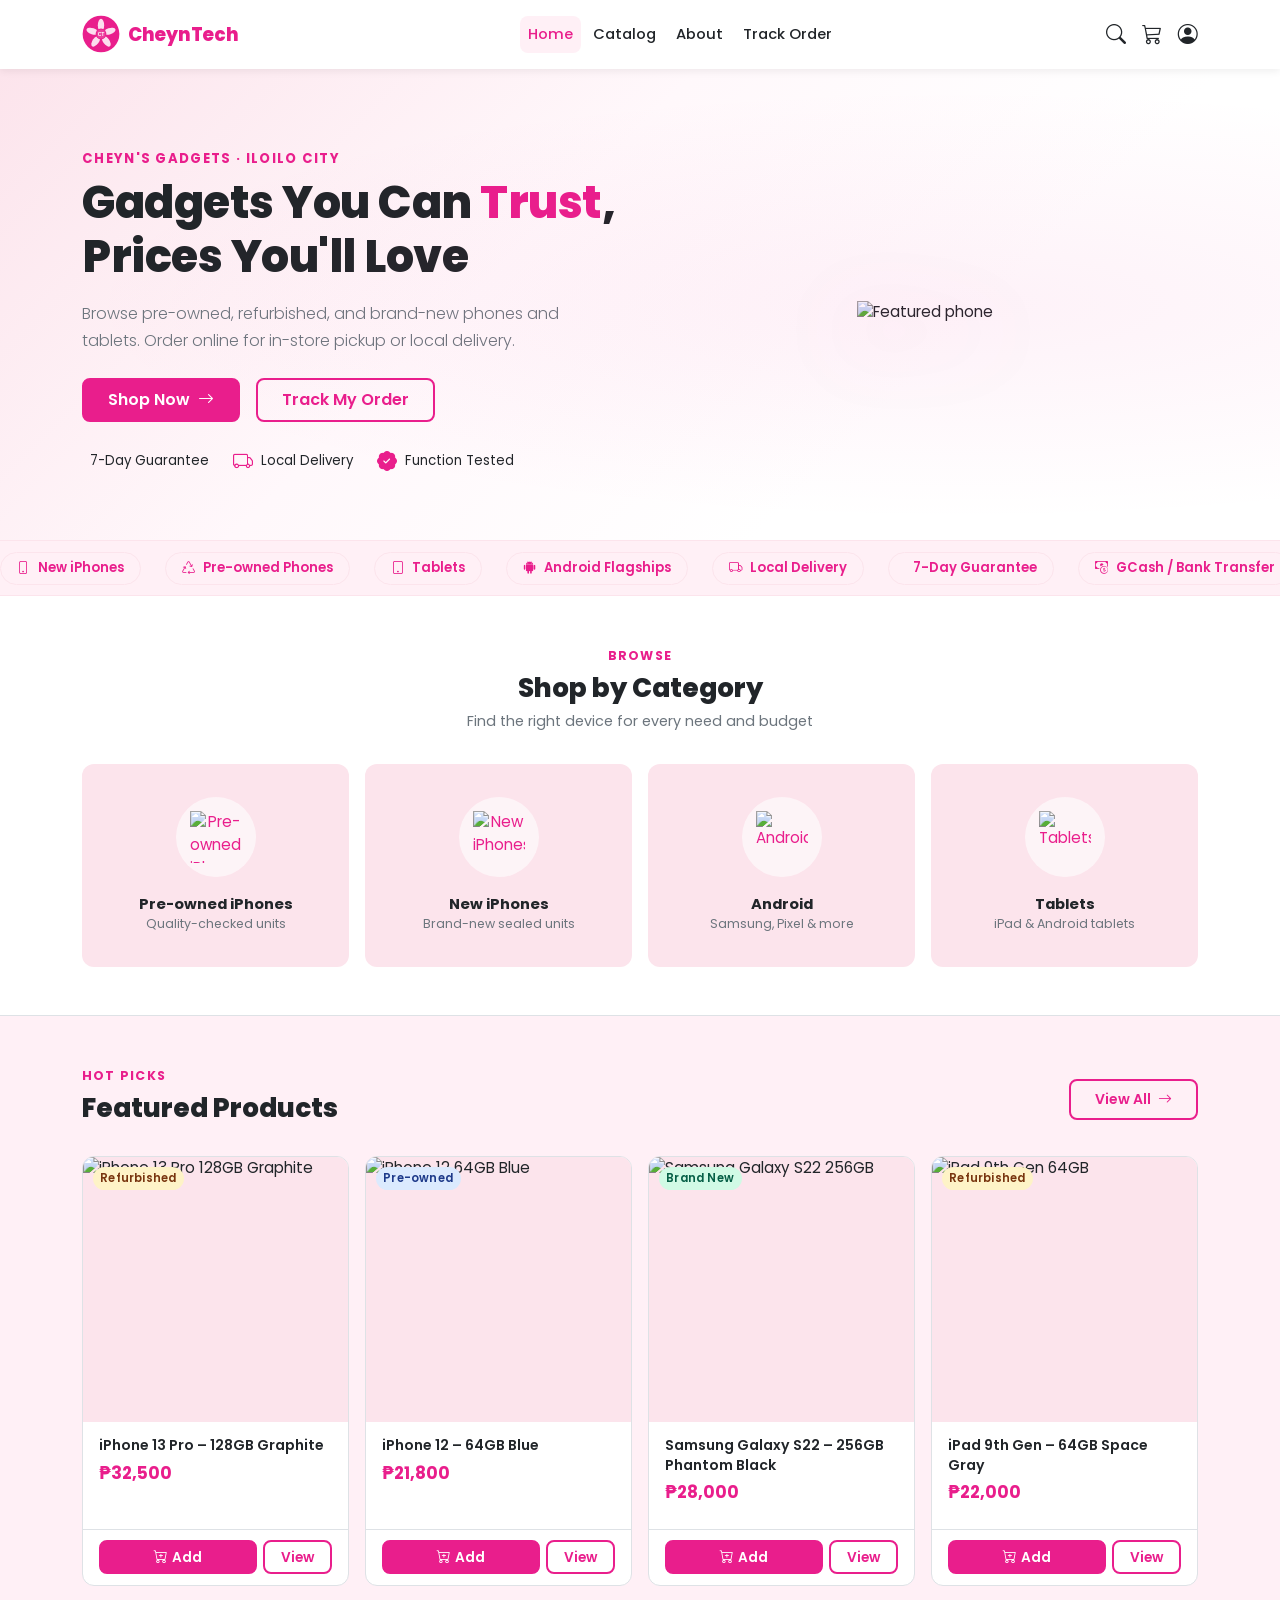
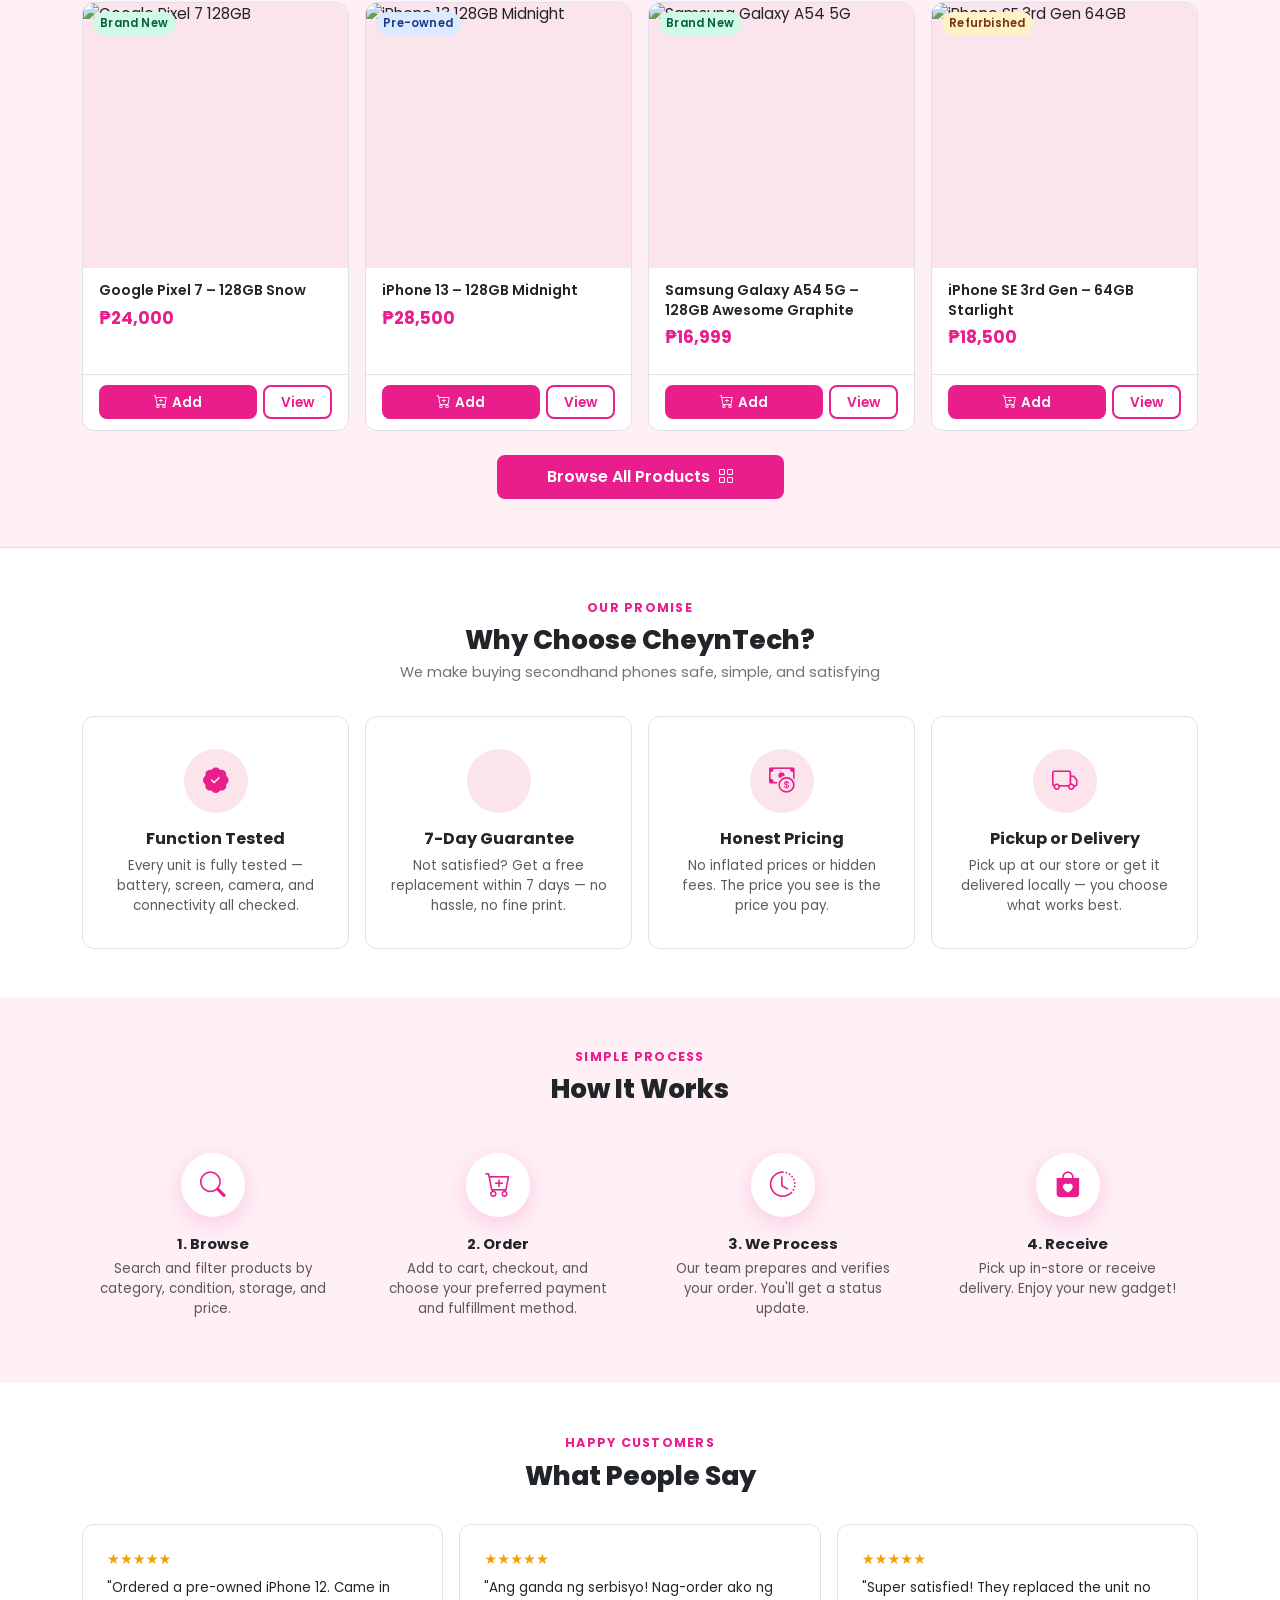
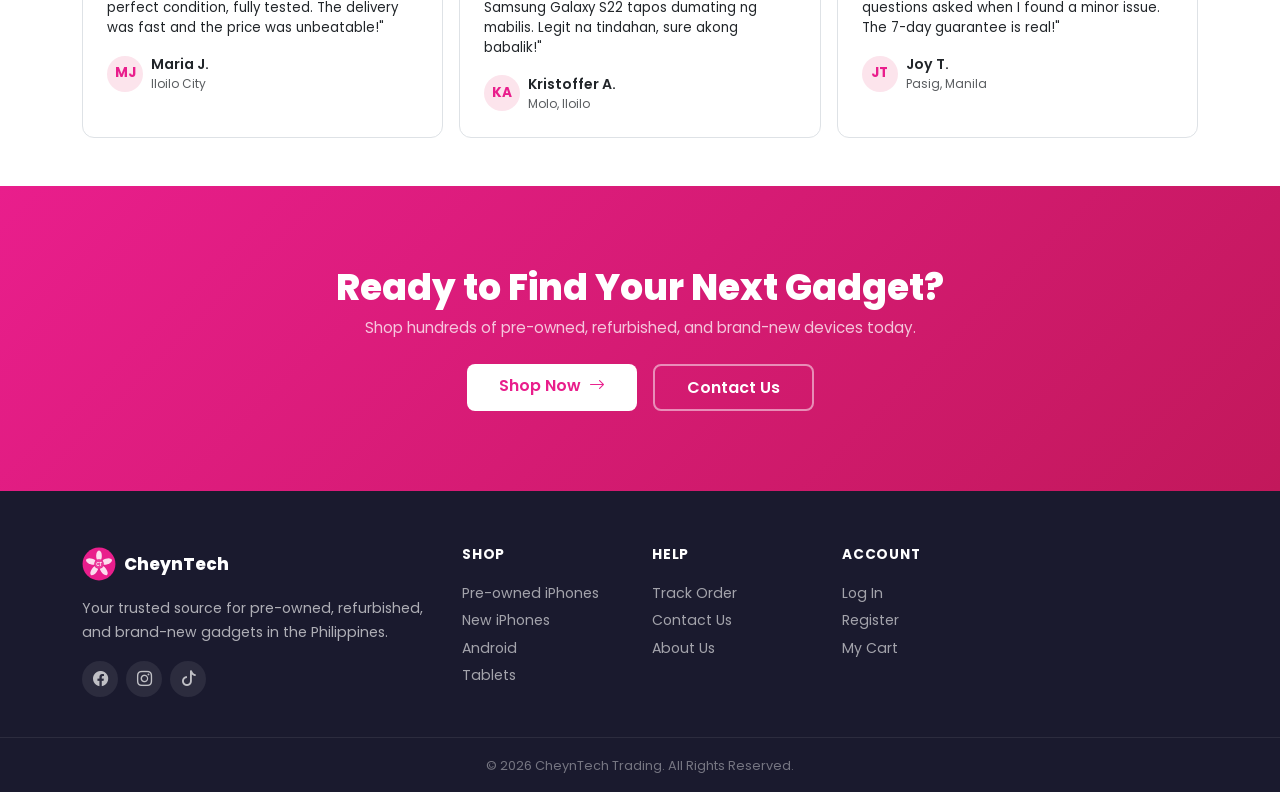
==== commit 1b666657: "Organized successfully" ====
--- a/index.html
+++ b/index.html
@@ -1,4 +1,4 @@
-
+<!DOCTYPE html>
 <html lang="en">
 <head>
   <meta charset="UTF-8">
@@ -6,101 +6,13 @@
   <meta name="description" content="CheynTech — Browse pre-owned, refurbished, and brand-new phones and tablets. Order online for in-store pickup or local delivery in Iloilo City.">
   <title>CheynTech | Gadgets You Can Trust</title>
   <link rel="icon" type="image/svg+xml" href="assets/img/logo.svg">
-
-  <!-- Bootstrap CSS -->
   <link rel="stylesheet" href="https://cdn.jsdelivr.net/npm/bootstrap@5.3.3/dist/css/bootstrap.min.css">
-  <!-- Bootstrap Icons -->
   <link rel="stylesheet" href="https://cdn.jsdelivr.net/npm/bootstrap-icons@1.11.3/font/bootstrap-icons.min.css">
-  <!-- CheynTech Styles -->
   <link rel="stylesheet" href="assets/css/style.css">
-
-  <style>
-    /* ---- Home-page-specific additions ---- */
-    .feature-icon-wrap {
-      width: 64px; height: 64px;
-      border-radius: 50%;
-      background: var(--ct-primary-light);
-      display: flex; align-items: center; justify-content: center;
-      font-size: 1.6rem;
-      color: var(--ct-primary);
-      margin: 0 auto 1rem;
-      transition: var(--ct-transition);
-      flex-shrink: 0;
-    }
-
-    .feature-card:hover .feature-icon-wrap {
-      background: var(--ct-primary);
-      color: #fff;
-    }
-
-    .feature-card {
-      padding: 2rem 1.25rem;
-      border-radius: var(--ct-radius);
-      text-align: center;
-      transition: var(--ct-transition);
-      border: 1.5px solid var(--ct-border);
-      background: #fff;
-      height: 100%;
-    }
-
-    .feature-card:hover {
-      border-color: var(--ct-primary);
-      transform: translateY(-4px);
-      box-shadow: var(--ct-shadow-pink);
-    }
-
-    .testimonial-card {
-      background: #fff;
-      border: 1.5px solid var(--ct-border);
-      border-radius: var(--ct-radius);
-      padding: 1.5rem;
-      transition: var(--ct-transition);
-    }
-
-    .testimonial-card:hover { box-shadow: var(--ct-shadow); }
-
-    .testimonial-card .stars { color: #f59e0b; font-size: 0.9rem; }
-
-    .cta-section {
-      background: linear-gradient(135deg, var(--ct-primary) 0%, var(--ct-primary-dark) 100%);
-      padding: 5rem 0;
-      border-radius: 0;
-    }
-
-    .marquee-track {
-      display: flex;
-      gap: 1.5rem;
-      animation: marquee 22s linear infinite;
-      width: max-content;
-    }
-
-    .marquee-wrap { overflow: hidden; padding: 0.5rem 0; }
-
-    .marquee-item {
-      display: flex;
-      align-items: center;
-      gap: 0.5rem;
-      background: var(--ct-primary-soft);
-      border: 1px solid var(--ct-primary-light);
-      border-radius: 999px;
-      padding: 0.35rem 1rem;
-      font-size: 0.82rem;
-      font-weight: 600;
-      color: var(--ct-primary);
-      white-space: nowrap;
-    }
-
-    @keyframes marquee {
-      0%   { transform: translateX(0); }
-      100% { transform: translateX(-50%); }
-    }
-
-    .section-divider { border-top: 1px solid var(--ct-border); }
-  </style>
 </head>
 <body>
 
-  <!-- ===== SEARCH OVERLAY ===== -->
+  <!-- SEARCH OVERLAY -->
   <div class="search-overlay" id="searchOverlay" role="dialog" aria-modal="true" aria-label="Search">
     <button class="search-close" id="searchClose" aria-label="Close search"><i class="bi bi-x"></i></button>
     <form class="search-inner" id="searchForm" role="search">
@@ -109,19 +21,17 @@
     </form>
   </div>
 
-  <!-- ===== NAVBAR ===== -->
+  <!-- NAVBAR -->
   <nav class="navbar navbar-expand-lg navbar-ct sticky-top" role="navigation" aria-label="Main navigation">
     <div class="container">
       <a class="navbar-brand d-flex align-items-center gap-2" href="index.html">
         <img src="assets/img/logo.svg" alt="CheynTech logo" width="38" height="38">
         <span class="brand-name">CheynTech</span>
       </a>
-
       <button class="navbar-toggler" type="button" data-bs-toggle="collapse" data-bs-target="#navMain"
               aria-controls="navMain" aria-expanded="false" aria-label="Toggle navigation">
         <span class="navbar-toggler-icon"></span>
       </button>
-
       <div class="collapse navbar-collapse" id="navMain">
         <ul class="navbar-nav mx-auto gap-1">
           <li class="nav-item"><a class="nav-link active" href="index.html">Home</a></li>
@@ -133,7 +43,7 @@
           <a href="#" id="searchToggle" aria-label="Search"><i class="bi bi-search"></i></a>
           <a href="cart.html" class="position-relative" aria-label="Shopping cart">
             <i class="bi bi-cart3"></i>
-            <span class="cart-badge" style="display:none;">0</span>
+            <span class="cart-badge">0</span>
           </a>
           <a href="login.html" aria-label="Account"><i class="bi bi-person-circle"></i></a>
         </div>
@@ -141,17 +51,17 @@
     </div>
   </nav>
 
-  <!-- ===== HERO ===== -->
+  <!-- HERO -->
   <section class="hero-section" aria-label="Hero">
     <div class="container">
       <div class="row align-items-center gy-4">
         <div class="col-lg-6 col-md-7">
-          <p class="text-ct fw-700 mb-2" style="font-size:0.82rem; letter-spacing:0.1em; text-transform:uppercase;">Cheyn's Gadgets · Iloilo City</p>
+          <p class="hero-eyebrow mb-2">Cheyn's Gadgets · Iloilo City</p>
           <h1>Gadgets You Can <span class="highlight">Trust</span>, Prices You'll Love</h1>
           <p class="lead mt-3">Browse pre-owned, refurbished, and brand-new phones and tablets. Order online for in-store pickup or local delivery.</p>
           <div class="d-flex gap-3 flex-wrap mt-4">
-            <a href="catalog.html" class="btn-ct btn text-white">Shop Now <i class="bi bi-arrow-right ms-1"></i></a>
-            <a href="track-order.html" class="btn-ct-outline btn">Track My Order</a>
+            <a href="catalog.html" class="btn btn-ct text-white">Shop Now <i class="bi bi-arrow-right ms-1"></i></a>
+            <a href="track-order.html" class="btn btn-ct-outline">Track My Order</a>
           </div>
           <div class="d-flex gap-4 mt-4 flex-wrap">
             <div class="d-flex align-items-center gap-2">
@@ -180,11 +90,10 @@
     </div>
   </section>
 
-  <!-- ===== MARQUEE TICKER ===== -->
-  <section class="py-3 border-top border-bottom" style="background:var(--ct-primary-soft);" aria-hidden="true">
+  <!-- MARQUEE TICKER -->
+  <section class="marquee-section" aria-hidden="true">
     <div class="marquee-wrap">
       <div class="marquee-track">
-        <!-- items duplicated for seamless loop -->
         <span class="marquee-item"><i class="bi bi-phone"></i> New iPhones</span>
         <span class="marquee-item"><i class="bi bi-recycle"></i> Pre-owned Phones</span>
         <span class="marquee-item"><i class="bi bi-tablet"></i> Tablets</span>
@@ -193,7 +102,7 @@
         <span class="marquee-item"><i class="bi bi-shield-check-fill"></i> 7-Day Guarantee</span>
         <span class="marquee-item"><i class="bi bi-cash-coin"></i> GCash / Bank Transfer</span>
         <span class="marquee-item"><i class="bi bi-patch-check-fill"></i> Function Tested</span>
-        <!-- duplicate for seamless scroll -->
+        <!-- duplicate for seamless loop -->
         <span class="marquee-item"><i class="bi bi-phone"></i> New iPhones</span>
         <span class="marquee-item"><i class="bi bi-recycle"></i> Pre-owned Phones</span>
         <span class="marquee-item"><i class="bi bi-tablet"></i> Tablets</span>
@@ -206,7 +115,7 @@
     </div>
   </section>
 
-  <!-- ===== SHOP BY CATEGORY ===== -->
+  <!-- SHOP BY CATEGORY -->
   <section class="py-5" id="categories">
     <div class="container">
       <div class="section-header text-center">
@@ -214,12 +123,11 @@
         <h2 class="section-title">Shop by Category</h2>
         <p class="section-subtitle">Find the right device for every need and budget</p>
       </div>
-
       <div class="row g-3 justify-content-center">
         <div class="col-6 col-md-3">
           <a href="catalog.html?cat=preowned" class="category-card h-100">
             <div class="cat-img-wrap">
-              <img src="https://placehold.co/80x80/fce4ec/e91e8c?text=📱" alt="Pre-owned iPhones" loading="lazy">
+              <img src="https://placehold.co/80x80/fce4ec/e91e8c?text=Pre-owned" alt="Pre-owned iPhones" loading="lazy">
             </div>
             <p class="cat-name mb-0">Pre-owned iPhones</p>
             <span class="cat-count">Quality-checked units</span>
@@ -228,7 +136,7 @@
         <div class="col-6 col-md-3">
           <a href="catalog.html?cat=new" class="category-card h-100">
             <div class="cat-img-wrap">
-              <img src="https://placehold.co/80x80/fce4ec/e91e8c?text=✨" alt="New iPhones" loading="lazy">
+              <img src="https://placehold.co/80x80/fce4ec/e91e8c?text=New" alt="New iPhones" loading="lazy">
             </div>
             <p class="cat-name mb-0">New iPhones</p>
             <span class="cat-count">Brand-new sealed units</span>
@@ -237,19 +145,19 @@
         <div class="col-6 col-md-3">
           <a href="catalog.html?cat=android" class="category-card h-100">
             <div class="cat-img-wrap">
-              <img src="https://placehold.co/80x80/fce4ec/e91e8c?text=🤖" alt="Android" loading="lazy">
+              <img src="https://placehold.co/80x80/fce4ec/e91e8c?text=Android" alt="Android" loading="lazy">
             </div>
             <p class="cat-name mb-0">Android</p>
-            <span class="cat-count">Samsung, Pixel & more</span>
+            <span class="cat-count">Samsung, Pixel &amp; more</span>
           </a>
         </div>
         <div class="col-6 col-md-3">
           <a href="catalog.html?cat=tablet" class="category-card h-100">
             <div class="cat-img-wrap">
-              <img src="https://placehold.co/80x80/fce4ec/e91e8c?text=📲" alt="Tablets" loading="lazy">
+              <img src="https://placehold.co/80x80/fce4ec/e91e8c?text=Tablet" alt="Tablets" loading="lazy">
             </div>
             <p class="cat-name mb-0">Tablets</p>
-            <span class="cat-count">iPad & Android tablets</span>
+            <span class="cat-count">iPad &amp; Android tablets</span>
           </a>
         </div>
       </div>
@@ -258,7 +166,7 @@
 
   <div class="section-divider"></div>
 
-  <!-- ===== FEATURED PRODUCTS ===== -->
+  <!-- FEATURED PRODUCTS -->
   <section class="py-5 bg-ct-soft" id="featured">
     <div class="container">
       <div class="section-header d-flex align-items-end justify-content-between flex-wrap gap-2">
@@ -266,12 +174,10 @@
           <span class="section-label">Hot Picks</span>
           <h2 class="section-title">Featured Products</h2>
         </div>
-        <a href="catalog.html" class="btn-ct-outline btn btn-sm mb-1">View All <i class="bi bi-arrow-right ms-1"></i></a>
-      </div>
-
+        <a href="catalog.html" class="btn btn-ct-outline btn-sm mb-1">View All <i class="bi bi-arrow-right ms-1"></i></a>
+      </div>
       <div class="row g-3" id="featuredGrid">
 
-        <!-- Product 1 -->
         <div class="col-6 col-md-4 col-xl-3">
           <article class="product-card">
             <div class="card-img-wrap">
@@ -283,15 +189,14 @@
               <p class="product-price">₱32,500</p>
             </div>
             <div class="card-footer">
-              <button class="btn btn-ct btn-ct-sm flex-grow-1" onclick="quickAddToCart({ id:'P001', name:'iPhone 13 Pro 128GB Graphite', price:32500, variant:'128GB', color:'Graphite' })">
-                <i class="bi bi-cart-plus me-1"></i>Add
-              </button>
-              <a href="product.html" class="btn btn-ct-outline btn-ct-sm">View</a>
-            </div>
-          </article>
-        </div>
-
-        <!-- Product 2 -->
+              <button class="btn btn-ct btn-ct-sm flex-grow-1" onclick="quickAddToCart({id:'P001',name:'iPhone 13 Pro 128GB Graphite',price:32500,variant:'128GB',color:'Graphite'})">
+                <i class="bi bi-cart-plus me-1"></i>Add
+              </button>
+              <a href="product.html" class="btn btn-ct-outline btn-ct-sm">View</a>
+            </div>
+          </article>
+        </div>
+
         <div class="col-6 col-md-4 col-xl-3">
           <article class="product-card">
             <div class="card-img-wrap">
@@ -303,15 +208,14 @@
               <p class="product-price">₱21,800</p>
             </div>
             <div class="card-footer">
-              <button class="btn btn-ct btn-ct-sm flex-grow-1" onclick="quickAddToCart({ id:'P002', name:'iPhone 12 64GB Blue', price:21800, variant:'64GB', color:'Blue' })">
-                <i class="bi bi-cart-plus me-1"></i>Add
-              </button>
-              <a href="product.html" class="btn btn-ct-outline btn-ct-sm">View</a>
-            </div>
-          </article>
-        </div>
-
-        <!-- Product 3 -->
+              <button class="btn btn-ct btn-ct-sm flex-grow-1" onclick="quickAddToCart({id:'P002',name:'iPhone 12 64GB Blue',price:21800,variant:'64GB',color:'Blue'})">
+                <i class="bi bi-cart-plus me-1"></i>Add
+              </button>
+              <a href="product.html" class="btn btn-ct-outline btn-ct-sm">View</a>
+            </div>
+          </article>
+        </div>
+
         <div class="col-6 col-md-4 col-xl-3">
           <article class="product-card">
             <div class="card-img-wrap">
@@ -323,15 +227,14 @@
               <p class="product-price">₱28,000</p>
             </div>
             <div class="card-footer">
-              <button class="btn btn-ct btn-ct-sm flex-grow-1" onclick="quickAddToCart({ id:'P003', name:'Samsung Galaxy S22 256GB', price:28000, variant:'256GB', color:'Phantom Black' })">
-                <i class="bi bi-cart-plus me-1"></i>Add
-              </button>
-              <a href="product.html" class="btn btn-ct-outline btn-ct-sm">View</a>
-            </div>
-          </article>
-        </div>
-
-        <!-- Product 4 -->
+              <button class="btn btn-ct btn-ct-sm flex-grow-1" onclick="quickAddToCart({id:'P003',name:'Samsung Galaxy S22 256GB',price:28000,variant:'256GB',color:'Phantom Black'})">
+                <i class="bi bi-cart-plus me-1"></i>Add
+              </button>
+              <a href="product.html" class="btn btn-ct-outline btn-ct-sm">View</a>
+            </div>
+          </article>
+        </div>
+
         <div class="col-6 col-md-4 col-xl-3">
           <article class="product-card">
             <div class="card-img-wrap">
@@ -343,19 +246,18 @@
               <p class="product-price">₱22,000</p>
             </div>
             <div class="card-footer">
-              <button class="btn btn-ct btn-ct-sm flex-grow-1" onclick="quickAddToCart({ id:'P004', name:'iPad 9th Gen 64GB', price:22000, variant:'64GB', color:'Space Gray' })">
-                <i class="bi bi-cart-plus me-1"></i>Add
-              </button>
-              <a href="product.html" class="btn btn-ct-outline btn-ct-sm">View</a>
-            </div>
-          </article>
-        </div>
-
-        <!-- Product 5 -->
-        <div class="col-6 col-md-4 col-xl-3">
-          <article class="product-card">
-            <div class="card-img-wrap">
-              <img src="https://placehold.co/400x400/fce4ec/e91e8c?text=Pixel+7" alt="Google Pixel 7" loading="lazy">
+              <button class="btn btn-ct btn-ct-sm flex-grow-1" onclick="quickAddToCart({id:'P004',name:'iPad 9th Gen 64GB',price:22000,variant:'64GB',color:'Space Gray'})">
+                <i class="bi bi-cart-plus me-1"></i>Add
+              </button>
+              <a href="product.html" class="btn btn-ct-outline btn-ct-sm">View</a>
+            </div>
+          </article>
+        </div>
+
+        <div class="col-6 col-md-4 col-xl-3">
+          <article class="product-card">
+            <div class="card-img-wrap">
+              <img src="https://placehold.co/400x400/fce4ec/e91e8c?text=Pixel+7" alt="Google Pixel 7 128GB" loading="lazy">
               <span class="badge-ct badge-available">Brand New</span>
             </div>
             <div class="card-body">
@@ -363,15 +265,14 @@
               <p class="product-price">₱24,000</p>
             </div>
             <div class="card-footer">
-              <button class="btn btn-ct btn-ct-sm flex-grow-1" onclick="quickAddToCart({ id:'P005', name:'Google Pixel 7 128GB', price:24000, variant:'128GB', color:'Snow' })">
-                <i class="bi bi-cart-plus me-1"></i>Add
-              </button>
-              <a href="product.html" class="btn btn-ct-outline btn-ct-sm">View</a>
-            </div>
-          </article>
-        </div>
-
-        <!-- Product 6 -->
+              <button class="btn btn-ct btn-ct-sm flex-grow-1" onclick="quickAddToCart({id:'P005',name:'Google Pixel 7 128GB',price:24000,variant:'128GB',color:'Snow'})">
+                <i class="bi bi-cart-plus me-1"></i>Add
+              </button>
+              <a href="product.html" class="btn btn-ct-outline btn-ct-sm">View</a>
+            </div>
+          </article>
+        </div>
+
         <div class="col-6 col-md-4 col-xl-3">
           <article class="product-card">
             <div class="card-img-wrap">
@@ -383,15 +284,14 @@
               <p class="product-price">₱28,500</p>
             </div>
             <div class="card-footer">
-              <button class="btn btn-ct btn-ct-sm flex-grow-1" onclick="quickAddToCart({ id:'P006', name:'iPhone 13 128GB Midnight', price:28500, variant:'128GB', color:'Midnight' })">
-                <i class="bi bi-cart-plus me-1"></i>Add
-              </button>
-              <a href="product.html" class="btn btn-ct-outline btn-ct-sm">View</a>
-            </div>
-          </article>
-        </div>
-
-        <!-- Product 7 -->
+              <button class="btn btn-ct btn-ct-sm flex-grow-1" onclick="quickAddToCart({id:'P006',name:'iPhone 13 128GB Midnight',price:28500,variant:'128GB',color:'Midnight'})">
+                <i class="bi bi-cart-plus me-1"></i>Add
+              </button>
+              <a href="product.html" class="btn btn-ct-outline btn-ct-sm">View</a>
+            </div>
+          </article>
+        </div>
+
         <div class="col-6 col-md-4 col-xl-3">
           <article class="product-card">
             <div class="card-img-wrap">
@@ -403,15 +303,14 @@
               <p class="product-price">₱16,999</p>
             </div>
             <div class="card-footer">
-              <button class="btn btn-ct btn-ct-sm flex-grow-1" onclick="quickAddToCart({ id:'P007', name:'Samsung Galaxy A54 5G 128GB', price:16999, variant:'128GB', color:'Awesome Graphite' })">
-                <i class="bi bi-cart-plus me-1"></i>Add
-              </button>
-              <a href="product.html" class="btn btn-ct-outline btn-ct-sm">View</a>
-            </div>
-          </article>
-        </div>
-
-        <!-- Product 8 -->
+              <button class="btn btn-ct btn-ct-sm flex-grow-1" onclick="quickAddToCart({id:'P007',name:'Samsung Galaxy A54 5G 128GB',price:16999,variant:'128GB',color:'Awesome Graphite'})">
+                <i class="bi bi-cart-plus me-1"></i>Add
+              </button>
+              <a href="product.html" class="btn btn-ct-outline btn-ct-sm">View</a>
+            </div>
+          </article>
+        </div>
+
         <div class="col-6 col-md-4 col-xl-3">
           <article class="product-card">
             <div class="card-img-wrap">
@@ -423,7 +322,7 @@
               <p class="product-price">₱18,500</p>
             </div>
             <div class="card-footer">
-              <button class="btn btn-ct btn-ct-sm flex-grow-1" onclick="quickAddToCart({ id:'P008', name:'iPhone SE 3rd Gen 64GB', price:18500, variant:'64GB', color:'Starlight' })">
+              <button class="btn btn-ct btn-ct-sm flex-grow-1" onclick="quickAddToCart({id:'P008',name:'iPhone SE 3rd Gen 64GB',price:18500,variant:'64GB',color:'Starlight'})">
                 <i class="bi bi-cart-plus me-1"></i>Add
               </button>
               <a href="product.html" class="btn btn-ct-outline btn-ct-sm">View</a>
@@ -432,16 +331,15 @@
         </div>
 
       </div><!-- /row -->
-
       <div class="text-center mt-4">
-        <a href="catalog.html" class="btn-ct btn text-white px-5">Browse All Products <i class="bi bi-grid ms-1"></i></a>
+        <a href="catalog.html" class="btn btn-ct text-white px-5">Browse All Products <i class="bi bi-grid ms-1"></i></a>
       </div>
     </div>
   </section>
 
   <div class="section-divider"></div>
 
-  <!-- ===== WHY CHOOSE US ===== -->
+  <!-- WHY CHOOSE US -->
   <section class="py-5" id="features">
     <div class="container">
       <div class="section-header text-center">
@@ -449,33 +347,32 @@
         <h2 class="section-title">Why Choose CheynTech?</h2>
         <p class="section-subtitle">We make buying secondhand phones safe, simple, and satisfying</p>
       </div>
-
       <div class="row g-3 justify-content-center">
         <div class="col-sm-6 col-lg-3">
-          <div class="feature-card feature-card">
+          <div class="feature-card">
             <div class="feature-icon-wrap"><i class="bi bi-patch-check-fill"></i></div>
-            <h5 class="fw-700 mb-2" style="font-size:1rem;">Function Tested</h5>
-            <p class="text-muted small mb-0">Every unit is fully tested before listing — battery, screen, camera, and connectivity all checked.</p>
+            <h5 class="feature-title mb-2">Function Tested</h5>
+            <p class="text-muted small mb-0">Every unit is fully tested — battery, screen, camera, and connectivity all checked.</p>
           </div>
         </div>
         <div class="col-sm-6 col-lg-3">
           <div class="feature-card">
             <div class="feature-icon-wrap"><i class="bi bi-shield-check-fill"></i></div>
-            <h5 class="fw-700 mb-2" style="font-size:1rem;">7-Day Guarantee</h5>
+            <h5 class="feature-title mb-2">7-Day Guarantee</h5>
             <p class="text-muted small mb-0">Not satisfied? Get a free replacement within 7 days — no hassle, no fine print.</p>
           </div>
         </div>
         <div class="col-sm-6 col-lg-3">
           <div class="feature-card">
             <div class="feature-icon-wrap"><i class="bi bi-cash-coin"></i></div>
-            <h5 class="fw-700 mb-2" style="font-size:1rem;">Honest Pricing</h5>
+            <h5 class="feature-title mb-2">Honest Pricing</h5>
             <p class="text-muted small mb-0">No inflated prices or hidden fees. The price you see is the price you pay.</p>
           </div>
         </div>
         <div class="col-sm-6 col-lg-3">
           <div class="feature-card">
             <div class="feature-icon-wrap"><i class="bi bi-truck"></i></div>
-            <h5 class="fw-700 mb-2" style="font-size:1rem;">Pickup or Delivery</h5>
+            <h5 class="feature-title mb-2">Pickup or Delivery</h5>
             <p class="text-muted small mb-0">Pick up at our store or get it delivered locally — you choose what works best.</p>
           </div>
         </div>
@@ -483,48 +380,39 @@
     </div>
   </section>
 
-  <!-- ===== HOW IT WORKS ===== -->
-  <section class="py-5" style="background: var(--ct-primary-soft);">
+  <!-- HOW IT WORKS -->
+  <section class="py-5 bg-ct-soft">
     <div class="container">
       <div class="section-header text-center">
         <span class="section-label">Simple Process</span>
         <h2 class="section-title">How It Works</h2>
       </div>
-
       <div class="row g-4 justify-content-center text-center">
         <div class="col-md-3 col-6">
           <div class="p-3">
-            <div class="feature-icon-wrap mx-auto mb-3" style="background:#fff; box-shadow: var(--ct-shadow-pink);">
-              <i class="bi bi-search"></i>
-            </div>
-            <div class="fw-700 mb-1" style="font-size:0.92rem;">1. Browse</div>
+            <div class="feature-icon-wrap feature-icon-white mx-auto mb-3"><i class="bi bi-search"></i></div>
+            <p class="step-title">1. Browse</p>
             <p class="text-muted small mb-0">Search and filter products by category, condition, storage, and price.</p>
           </div>
         </div>
         <div class="col-md-3 col-6">
           <div class="p-3">
-            <div class="feature-icon-wrap mx-auto mb-3" style="background:#fff; box-shadow: var(--ct-shadow-pink);">
-              <i class="bi bi-cart-plus"></i>
-            </div>
-            <div class="fw-700 mb-1" style="font-size:0.92rem;">2. Order</div>
+            <div class="feature-icon-wrap feature-icon-white mx-auto mb-3"><i class="bi bi-cart-plus"></i></div>
+            <p class="step-title">2. Order</p>
             <p class="text-muted small mb-0">Add to cart, checkout, and choose your preferred payment and fulfillment method.</p>
           </div>
         </div>
         <div class="col-md-3 col-6">
           <div class="p-3">
-            <div class="feature-icon-wrap mx-auto mb-3" style="background:#fff; box-shadow: var(--ct-shadow-pink);">
-              <i class="bi bi-clock-history"></i>
-            </div>
-            <div class="fw-700 mb-1" style="font-size:0.92rem;">3. We Process</div>
+            <div class="feature-icon-wrap feature-icon-white mx-auto mb-3"><i class="bi bi-clock-history"></i></div>
+            <p class="step-title">3. We Process</p>
             <p class="text-muted small mb-0">Our team prepares and verifies your order. You'll get a status update.</p>
           </div>
         </div>
         <div class="col-md-3 col-6">
           <div class="p-3">
-            <div class="feature-icon-wrap mx-auto mb-3" style="background:#fff; box-shadow: var(--ct-shadow-pink);">
-              <i class="bi bi-bag-heart-fill"></i>
-            </div>
-            <div class="fw-700 mb-1" style="font-size:0.92rem;">4. Receive</div>
+            <div class="feature-icon-wrap feature-icon-white mx-auto mb-3"><i class="bi bi-bag-heart-fill"></i></div>
+            <p class="step-title">4. Receive</p>
             <p class="text-muted small mb-0">Pick up in-store or receive delivery. Enjoy your new gadget!</p>
           </div>
         </div>
@@ -532,24 +420,23 @@
     </div>
   </section>
 
-  <!-- ===== TESTIMONIALS ===== -->
+  <!-- TESTIMONIALS -->
   <section class="py-5">
     <div class="container">
       <div class="section-header text-center">
         <span class="section-label">Happy Customers</span>
         <h2 class="section-title">What People Say</h2>
       </div>
-
       <div class="row g-3">
         <div class="col-md-4">
           <div class="testimonial-card">
             <div class="stars mb-2">★★★★★</div>
             <p class="small mb-3">"Ordered a pre-owned iPhone 12. Came in perfect condition, fully tested. The delivery was fast and the price was unbeatable!"</p>
             <div class="d-flex align-items-center gap-2">
-              <div style="width:36px;height:36px;border-radius:50%;background:var(--ct-primary-light);display:flex;align-items:center;justify-content:center;color:var(--ct-primary);font-weight:700;font-size:0.9rem;">MJ</div>
+              <div class="avatar-circle">MJ</div>
               <div>
-                <div class="fw-600" style="font-size:0.88rem;">Maria J.</div>
-                <div class="text-muted" style="font-size:0.75rem;">Iloilo City</div>
+                <div class="testimonial-name">Maria J.</div>
+                <div class="testimonial-place text-muted">Iloilo City</div>
               </div>
             </div>
           </div>
@@ -559,10 +446,10 @@
             <div class="stars mb-2">★★★★★</div>
             <p class="small mb-3">"Ang ganda ng serbisyo! Nag-order ako ng Samsung Galaxy S22 tapos dumating ng mabilis. Legit na tindahan, sure akong babalik!"</p>
             <div class="d-flex align-items-center gap-2">
-              <div style="width:36px;height:36px;border-radius:50%;background:var(--ct-primary-light);display:flex;align-items:center;justify-content:center;color:var(--ct-primary);font-weight:700;font-size:0.9rem;">KA</div>
+              <div class="avatar-circle">KA</div>
               <div>
-                <div class="fw-600" style="font-size:0.88rem;">Kristoffer A.</div>
-                <div class="text-muted" style="font-size:0.75rem;">Molo, Iloilo</div>
+                <div class="testimonial-name">Kristoffer A.</div>
+                <div class="testimonial-place text-muted">Molo, Iloilo</div>
               </div>
             </div>
           </div>
@@ -572,10 +459,10 @@
             <div class="stars mb-2">★★★★★</div>
             <p class="small mb-3">"Super satisfied! They replaced the unit no questions asked when I found a minor issue. The 7-day guarantee is real!"</p>
             <div class="d-flex align-items-center gap-2">
-              <div style="width:36px;height:36px;border-radius:50%;background:var(--ct-primary-light);display:flex;align-items:center;justify-content:center;color:var(--ct-primary);font-weight:700;font-size:0.9rem;">JT</div>
+              <div class="avatar-circle">JT</div>
               <div>
-                <div class="fw-600" style="font-size:0.88rem;">Joy T.</div>
-                <div class="text-muted" style="font-size:0.75rem;">Pasig, Manila</div>
+                <div class="testimonial-name">Joy T.</div>
+                <div class="testimonial-place text-muted">Pasig, Manila</div>
               </div>
             </div>
           </div>
@@ -584,23 +471,19 @@
     </div>
   </section>
 
-  <!-- ===== CTA BANNER ===== -->
+  <!-- CTA BANNER -->
   <section class="cta-section text-center text-white">
     <div class="container">
-      <h2 class="fw-800 mb-2" style="font-size: clamp(1.5rem,3vw,2.25rem);">Ready to Find Your Next Gadget?</h2>
+      <h2 class="mb-2">Ready to Find Your Next Gadget?</h2>
       <p class="mb-4 opacity-75">Shop hundreds of pre-owned, refurbished, and brand-new devices today.</p>
       <div class="d-flex justify-content-center gap-3 flex-wrap">
-        <a href="catalog.html" class="btn btn-light fw-600 px-5" style="color:var(--ct-primary); border-radius: var(--ct-radius-sm);">
-          Shop Now <i class="bi bi-arrow-right ms-1"></i>
-        </a>
-        <a href="contact.html" class="btn btn-outline-light fw-600 px-5" style="border-radius: var(--ct-radius-sm);">
-          Contact Us
-        </a>
-      </div>
-    </div>
-  </section>
-
-  <!-- ===== FOOTER ===== -->
+        <a href="catalog.html" class="btn btn-cta-light">Shop Now <i class="bi bi-arrow-right ms-1"></i></a>
+        <a href="contact.html" class="btn btn-cta-outline-light">Contact Us</a>
+      </div>
+    </div>
+  </section>
+
+  <!-- FOOTER -->
   <footer class="site-footer">
     <div class="container">
       <div class="row gy-4">
@@ -650,20 +533,10 @@
     </div>
   </footer>
 
-  <!-- ===== BACK TO TOP ===== -->
   <button id="backToTop" aria-label="Back to top"><i class="bi bi-chevron-up"></i></button>
 
-  <!-- Bootstrap JS -->
   <script src="https://cdn.jsdelivr.net/npm/bootstrap@5.3.3/dist/js/bootstrap.bundle.min.js"></script>
-  <!-- CheynTech JS -->
   <script src="assets/js/main.js"></script>
-
-  <script>
-    // ---- Quick Add to Cart shorthand ----
-    function quickAddToCart(product) {
-      CheynCart.add(product);
-    }
-  </script>
-
+  <script src="assets/js/index.js"></script>
 </body>
 </html>
--- a/assets/css/style.css
+++ b/assets/css/style.css
@@ -843,6 +843,274 @@
 }
 
 /* ===================================================
+   HOME PAGE — Marquee Ticker
+   =================================================== */
+.marquee-section {
+  background: var(--ct-primary-soft);
+  border-top: 1px solid var(--ct-primary-light);
+  border-bottom: 1px solid var(--ct-primary-light);
+  padding: 0.65rem 0;
+}
+
+.marquee-wrap  { overflow: hidden; }
+
+.marquee-track {
+  display: flex;
+  gap: 1.5rem;
+  width: max-content;
+  animation: marquee 22s linear infinite;
+}
+
+.marquee-item {
+  display: flex;
+  align-items: center;
+  gap: 0.5rem;
+  background: var(--ct-primary-soft);
+  border: 1px solid var(--ct-primary-light);
+  border-radius: 999px;
+  padding: 0.35rem 1rem;
+  font-size: 0.82rem;
+  font-weight: 600;
+  color: var(--ct-primary);
+  white-space: nowrap;
+}
+
+@keyframes marquee {
+  0%   { transform: translateX(0); }
+  100% { transform: translateX(-50%); }
+}
+
+/* ===================================================
+   HOME PAGE — Hero micro-label
+   =================================================== */
+.hero-eyebrow {
+  font-size: 0.82rem;
+  font-weight: 700;
+  letter-spacing: 0.1em;
+  text-transform: uppercase;
+  color: var(--ct-primary);
+}
+
+/* ===================================================
+   HOME PAGE — Feature / Why-Choose-Us cards
+   =================================================== */
+.feature-icon-wrap {
+  width: 64px;
+  height: 64px;
+  border-radius: 50%;
+  background: var(--ct-primary-light);
+  display: flex;
+  align-items: center;
+  justify-content: center;
+  font-size: 1.6rem;
+  color: var(--ct-primary);
+  margin: 0 auto 1rem;
+  transition: var(--ct-transition);
+  flex-shrink: 0;
+}
+
+.feature-icon-wrap.feature-icon-white {
+  background: #fff;
+  box-shadow: var(--ct-shadow-pink);
+}
+
+.feature-card {
+  padding: 2rem 1.25rem;
+  border-radius: var(--ct-radius);
+  text-align: center;
+  transition: var(--ct-transition);
+  border: 1.5px solid var(--ct-border);
+  background: #fff;
+  height: 100%;
+}
+
+.feature-card:hover {
+  border-color: var(--ct-primary);
+  transform: translateY(-4px);
+  box-shadow: var(--ct-shadow-pink);
+}
+
+.feature-card:hover .feature-icon-wrap { background: var(--ct-primary); color: #fff; }
+
+.feature-card h5,
+.feature-card .feature-title { font-size: 1rem; font-weight: 700; }
+
+.step-title { font-size: 0.92rem; font-weight: 700; margin-bottom: 0.25rem; }
+
+/* ===================================================
+   HOME PAGE — Section divider
+   =================================================== */
+.section-divider { border-top: 1px solid var(--ct-border); margin: 0; }
+
+/* ===================================================
+   HOME PAGE — Testimonial cards
+   =================================================== */
+.testimonial-card {
+  background: #fff;
+  border: 1.5px solid var(--ct-border);
+  border-radius: var(--ct-radius);
+  padding: 1.5rem;
+  transition: var(--ct-transition);
+  height: 100%;
+}
+
+.testimonial-card:hover { box-shadow: var(--ct-shadow); }
+.testimonial-card .stars { color: #f59e0b; font-size: 0.9rem; }
+
+/* ===================================================
+   HOME PAGE — CTA Banner section
+   =================================================== */
+.cta-section {
+  background: linear-gradient(135deg, var(--ct-primary) 0%, var(--ct-primary-dark) 100%);
+  padding: 5rem 0;
+}
+
+.cta-section h2 {
+  font-size: clamp(1.5rem, 3vw, 2.25rem);
+  font-weight: 800;
+}
+
+.btn-cta-light {
+  background: #fff;
+  color: var(--ct-primary);
+  font-weight: 600;
+  border-radius: var(--ct-radius-sm);
+  padding: 0.6rem 2rem;
+  border: none;
+  transition: var(--ct-transition);
+}
+
+.btn-cta-light:hover { background: var(--ct-primary-light); color: var(--ct-primary-dark); }
+
+.btn-cta-outline-light {
+  background: transparent;
+  color: #fff;
+  font-weight: 600;
+  border: 2px solid rgba(255,255,255,0.5);
+  border-radius: var(--ct-radius-sm);
+  padding: 0.6rem 2rem;
+  transition: var(--ct-transition);
+}
+
+.btn-cta-outline-light:hover { background: rgba(255,255,255,0.15); border-color: #fff; color: #fff; }
+
+/* ===================================================
+   SHARED — Avatar initials circle
+   =================================================== */
+.avatar-circle {
+  width: 36px;
+  height: 36px;
+  border-radius: 50%;
+  background: var(--ct-primary-light);
+  display: flex;
+  align-items: center;
+  justify-content: center;
+  color: var(--ct-primary);
+  font-weight: 700;
+  font-size: 0.85rem;
+  flex-shrink: 0;
+}
+
+.testimonial-name  { font-size: 0.88rem; font-weight: 600; }
+.testimonial-place { font-size: 0.75rem; }
+
+/* ===================================================
+   ADMIN — Table
+   =================================================== */
+.admin-th { font-size: 0.78rem; font-weight: 700; }
+
+.admin-card {
+  background: #fff;
+  border: 1px solid var(--ct-border);
+  border-radius: var(--ct-radius);
+}
+
+.admin-card .card-body { padding: 1.25rem 1.5rem; }
+
+.order-count-card {
+  background: #fff;
+  border: none;
+  border-radius: var(--ct-radius);
+  box-shadow: 0 1px 4px rgba(0,0,0,0.06);
+  text-align: center;
+  padding: 0.75rem 0.5rem;
+}
+
+.stat-count-sm   { font-size: 1.4rem; font-weight: 800; color: var(--ct-text); line-height: 1.1; }
+.stat-label-sm   { font-size: 0.72rem; color: var(--ct-muted); font-weight: 500; }
+
+/* ===================================================
+   ADMIN — Sidebar overlay + states
+   =================================================== */
+#sidebarOverlay {
+  position: fixed;
+  inset: 0;
+  background: rgba(0,0,0,0.45);
+  z-index: 99;
+  display: none;
+}
+
+#sidebarOverlay.active { display: block; }
+
+.sidebar-logout   { color: #f87171 !important; }
+.sidebar-disabled { opacity: 0.4; pointer-events: none; }
+
+/* ===================================================
+   ADMIN — Topbar user avatar
+   =================================================== */
+.admin-user-avatar {
+  width: 34px;
+  height: 34px;
+  border-radius: 50%;
+  background: var(--ct-primary);
+  color: #fff;
+  display: flex;
+  align-items: center;
+  justify-content: center;
+  font-weight: 700;
+  font-size: 0.85rem;
+  flex-shrink: 0;
+}
+
+.admin-username { font-size: 0.88rem; font-weight: 600; }
+
+/* ===================================================
+   ADMIN — Product images in tables / modals
+   =================================================== */
+.product-thumb {
+  width: 48px;
+  height: 48px;
+  border-radius: var(--ct-radius-sm);
+  object-fit: cover;
+}
+
+.product-thumb-sm {
+  width: 32px;
+  height: 32px;
+  border-radius: 6px;
+  object-fit: cover;
+}
+
+.img-preview {
+  width: 60px;
+  height: 60px;
+  border-radius: var(--ct-radius-sm);
+  object-fit: cover;
+}
+
+/* ===================================================
+   CART BADGE — hidden initially; JS shows when count > 0
+   =================================================== */
+.cart-badge { display: none; }
+
+/* ===================================================
+   MISC
+   =================================================== */
+.text-xs  { font-size: 0.76rem; }
+.text-sm  { font-size: 0.85rem; }
+.lh-tight { line-height: 1.3; }
+
+/* ===================================================
    UTILITIES
    =================================================== */
 .text-ct   { color: var(--ct-primary) !important; }
@@ -868,3 +1136,376 @@
   0%   { background-position: 200% 0; }
   100% { background-position: -200% 0; }
 }
+
+/* ===================================================
+   CATALOG PAGE
+   =================================================== */
+.catalog-hero {
+  background: linear-gradient(135deg, var(--ct-primary-light) 0%, #fff8fb 60%, #fff 100%);
+  padding: 2.5rem 0 2rem;
+  border-bottom: 1px solid var(--ct-border);
+}
+
+.catalog-hero h1     { font-size: 1.65rem; font-weight: 800; margin: 0; }
+.catalog-result-count { font-size: 0.88rem; color: var(--ct-muted); margin: 0; }
+
+.filter-card {
+  background: #fff;
+  border: 1.5px solid var(--ct-border);
+  border-radius: var(--ct-radius);
+  padding: 1.25rem;
+  position: sticky;
+  top: 76px;
+}
+
+.filter-title-bar { font-weight: 800; font-size: 0.92rem; text-transform: uppercase; letter-spacing: 0.06em; color: var(--ct-text); margin-bottom: 1rem; padding-bottom: 0.65rem; border-bottom: 2px solid var(--ct-primary-light); display: flex; align-items: center; justify-content: space-between; }
+.filter-title-bar a { font-size: 0.75rem; font-weight: 600; text-transform: none; letter-spacing: 0; color: var(--ct-muted); text-decoration: none; }
+.filter-title-bar a:hover { color: var(--ct-primary); }
+
+.filter-group-label { font-weight: 700; font-size: 0.8rem; text-transform: uppercase; letter-spacing: 0.06em; color: var(--ct-text); margin-bottom: 0.6rem; }
+.filter-group { margin-bottom: 1.1rem; padding-bottom: 1.1rem; border-bottom: 1px solid var(--ct-border); }
+.filter-group:last-child { border-bottom: none; margin-bottom: 0; padding-bottom: 0; }
+.filter-check .form-check { margin-bottom: 0.3rem; }
+.filter-check .form-check-label { font-size: 0.87rem; cursor: pointer; }
+
+.color-option { display: flex; align-items: center; gap: 0.45rem; margin-bottom: 0.35rem; cursor: pointer; }
+.color-dot    { width: 18px; height: 18px; border-radius: 50%; border: 2px solid rgba(0,0,0,0.12); display: inline-block; flex-shrink: 0; }
+.color-label  { font-size: 0.87rem; }
+
+.price-inputs { display: flex; align-items: center; gap: 0.5rem; }
+.price-inputs .form-control { font-size: 0.85rem; border-radius: var(--ct-radius-sm); padding: 0.35rem 0.6rem; }
+.price-sep    { color: var(--ct-muted); font-size: 0.85rem; flex-shrink: 0; }
+.price-symbol { font-size: 0.82rem; color: var(--ct-muted); }
+
+.catalog-search-wrap { position: relative; margin-bottom: 1rem; }
+.catalog-search-wrap input { padding-right: 2.4rem; border-radius: var(--ct-radius-sm); font-size: 0.88rem; }
+.catalog-search-wrap .search-icon { position: absolute; right: 0.75rem; top: 50%; transform: translateY(-50%); color: var(--ct-muted); font-size: 0.95rem; pointer-events: none; }
+
+.sort-bar { background: #fff; border: 1.5px solid var(--ct-border); border-radius: var(--ct-radius-sm); padding: 0.6rem 1rem; display: flex; align-items: center; justify-content: space-between; gap: 1rem; flex-wrap: wrap; margin-bottom: 1.25rem; }
+.sort-label { font-size: 0.85rem; color: var(--ct-muted); white-space: nowrap; }
+
+.page-link { border-radius: var(--ct-radius-sm) !important; color: var(--ct-primary); border-color: var(--ct-border); font-size: 0.88rem; font-weight: 600; padding: 0.45rem 0.8rem; }
+.page-link:hover { background: var(--ct-primary-light); border-color: var(--ct-primary); color: var(--ct-primary); }
+.page-item.active .page-link   { background: var(--ct-primary); border-color: var(--ct-primary); }
+.page-item.disabled .page-link { color: var(--ct-muted); }
+
+.filter-mobile-btn { display: none; }
+@media (max-width: 991.98px) { .filter-col { display: none; } .filter-mobile-btn { display: flex; } }
+
+.offcanvas-filter .offcanvas-header { border-bottom: 1px solid var(--ct-border); }
+.offcanvas-filter .offcanvas-title  { font-weight: 800; font-size: 1rem; }
+.offcanvas-filter .offcanvas-body   { padding: 1.25rem; }
+
+.active-filters { display: flex; flex-wrap: wrap; gap: 0.35rem; margin-bottom: 0.85rem; }
+.filter-tag { background: var(--ct-primary-light); color: var(--ct-primary); border: 1px solid rgba(233,30,140,0.2); border-radius: 999px; font-size: 0.75rem; font-weight: 600; padding: 0.2em 0.75em 0.2em 0.65em; display: inline-flex; align-items: center; gap: 0.35rem; }
+.filter-tag button { background: none; border: none; padding: 0; color: var(--ct-primary); cursor: pointer; font-size: 0.85rem; line-height: 1; opacity: 0.7; }
+.filter-tag button:hover { opacity: 1; }
+
+.product-desc { font-size: 0.8rem; color: var(--ct-muted); margin-bottom: 0.5rem; line-height: 1.5; }
+
+/* ===================================================
+   CART PAGE
+   =================================================== */
+.cart-section    { padding: 2.5rem 0 4rem; }
+.cart-page-title { font-weight: 800; font-size: 1.6rem; }
+.cart-page-title-icon { color: var(--ct-primary); }
+
+.cart-item-card { background: #fff; border: 1.5px solid var(--ct-border); border-radius: var(--ct-radius); padding: 1.1rem 1.25rem; display: flex; align-items: center; gap: 1rem; transition: var(--ct-transition); }
+.cart-item-card:hover { border-color: var(--ct-primary); box-shadow: var(--ct-shadow); }
+.cart-item-img     { width: 88px; height: 88px; border-radius: var(--ct-radius-sm); object-fit: cover; background: var(--ct-primary-light); flex-shrink: 0; }
+.cart-item-info    { flex: 1; min-width: 0; }
+.cart-item-name    { font-weight: 700; font-size: 0.95rem; color: var(--ct-text); margin-bottom: 0.15rem; white-space: nowrap; overflow: hidden; text-overflow: ellipsis; }
+.cart-item-variant { font-size: 0.8rem; color: var(--ct-muted); margin-bottom: 0.35rem; }
+
+.qty-stepper { display: inline-flex; align-items: center; border: 1.5px solid var(--ct-border); border-radius: var(--ct-radius-sm); overflow: hidden; user-select: none; }
+.qty-stepper button { background: none; border: none; padding: 0.3rem 0.65rem; font-size: 1.1rem; line-height: 1; cursor: pointer; color: var(--ct-text); transition: background 0.15s; }
+.qty-stepper button:hover { background: var(--ct-primary-light); color: var(--ct-primary); }
+.qty-stepper .qty-val { min-width: 32px; text-align: center; font-weight: 700; font-size: 0.88rem; border-left: 1.5px solid var(--ct-border); border-right: 1.5px solid var(--ct-border); padding: 0.3rem 0; }
+
+.cart-item-price { font-weight: 800; color: var(--ct-primary); font-size: 1rem; white-space: nowrap; }
+.cart-item-unit  { font-size: 0.75rem; color: var(--ct-muted); }
+.btn-remove      { background: none; border: none; color: var(--ct-muted); font-size: 1.15rem; cursor: pointer; padding: 0.3rem 0.5rem; border-radius: var(--ct-radius-sm); transition: var(--ct-transition); flex-shrink: 0; }
+.btn-remove:hover { color: #dc3545; background: #fee2e2; }
+
+.summary-card  { background: #fff; border: 1.5px solid var(--ct-border); border-radius: var(--ct-radius); padding: 1.5rem; position: sticky; top: 90px; }
+.summary-title { font-weight: 800; font-size: 1.05rem; margin-bottom: 1.25rem; padding-bottom: 0.75rem; border-bottom: 1px solid var(--ct-border); }
+.summary-title-icon { color: var(--ct-primary); }
+.summary-row   { display: flex; justify-content: space-between; align-items: flex-start; margin-bottom: 0.7rem; font-size: 0.9rem; }
+.summary-row .label      { color: var(--ct-muted); }
+.summary-row .value      { font-weight: 600; }
+.summary-row .value-note { font-size: 0.8rem; }
+.summary-total { display: flex; justify-content: space-between; align-items: center; padding-top: 0.9rem; margin-top: 0.5rem; border-top: 2px solid var(--ct-border); font-weight: 800; font-size: 1.05rem; }
+.summary-total .value { color: var(--ct-primary); font-size: 1.25rem; }
+.checkout-btn { font-size: 1rem; }
+
+.shipping-note { background: var(--ct-primary-light); border-radius: var(--ct-radius-sm); padding: 0.65rem 0.85rem; font-size: 0.8rem; color: #c2185b; display: flex; gap: 0.4rem; align-items: flex-start; margin-bottom: 1rem; }
+.secure-note   { font-size: 0.75rem; color: var(--ct-muted); text-align: center; margin-top: 0.65rem; }
+
+.empty-cart     { text-align: center; padding: 4rem 1rem; }
+.empty-icon     { width: 100px; height: 100px; border-radius: 50%; background: var(--ct-primary-light); display: flex; align-items: center; justify-content: center; font-size: 2.8rem; color: var(--ct-primary); margin: 0 auto 1.5rem; }
+.empty-cart h3  { font-weight: 800; font-size: 1.4rem; margin-bottom: 0.5rem; }
+.continue-link  { font-size: 0.88rem; color: var(--ct-muted); text-decoration: none; font-weight: 600; }
+.continue-link:hover { color: var(--ct-primary); }
+
+@keyframes pulse-ring { 0% { box-shadow: 0 0 0 0 rgba(233,30,140,0.4); } 70% { box-shadow: 0 0 0 10px rgba(233,30,140,0); } 100% { box-shadow: 0 0 0 0 rgba(233,30,140,0); } }
+.step.active .step-circle { animation: pulse-ring 1.6s ease-out infinite; }
+@media (max-width: 575.98px) { .cart-item-card { flex-wrap: wrap; } .cart-item-img { width: 70px; height: 70px; } }
+
+/* ===================================================
+   CHECKOUT PAGE
+   =================================================== */
+.checkout-section     { padding: 2.5rem 0 4rem; }
+.checkout-step-heading { font-weight: 700; font-size: 1rem; margin-bottom: 1rem; padding-bottom: 0.5rem; border-bottom: 2px solid var(--ct-primary-light); color: var(--ct-text); }
+.checkout-step-num    { display: inline-flex; align-items: center; justify-content: center; width: 26px; height: 26px; border-radius: 50%; background: var(--ct-primary); color: #fff; font-size: 0.78rem; font-weight: 700; margin-right: 0.5rem; flex-shrink: 0; }
+
+.option-card { border: 1.5px solid var(--ct-border); border-radius: var(--ct-radius-sm); padding: 1rem; cursor: pointer; transition: var(--ct-transition); display: flex; align-items: flex-start; gap: 0.75rem; }
+.option-card:hover { border-color: var(--ct-primary); }
+.option-card.selected { border-color: var(--ct-primary); background: var(--ct-primary-soft); }
+.option-card .option-icon   { font-size: 1.25rem; color: var(--ct-primary); flex-shrink: 0; margin-top: 0.1rem; }
+.option-card .option-title  { font-weight: 700; font-size: 0.9rem; margin-bottom: 0.15rem; }
+.option-card .option-detail { font-size: 0.8rem; color: var(--ct-muted); }
+
+.delivery-address-fields { display: none; }
+.delivery-address-fields.visible { display: block; }
+
+.payment-instructions { display: none; background: var(--ct-primary-light); border-radius: var(--ct-radius-sm); padding: 0.85rem 1rem; font-size: 0.85rem; margin-top: 0.75rem; }
+.payment-instructions.visible { display: block; }
+.payment-instructions strong { color: var(--ct-primary-dark); }
+
+.checkout-summary-card  { background: #fff; border: 1.5px solid var(--ct-border); border-radius: var(--ct-radius); padding: 1.25rem; position: sticky; top: 90px; }
+.checkout-summary-item  { display: flex; justify-content: space-between; align-items: start; padding: 0.5rem 0; border-bottom: 1px solid var(--ct-border); font-size: 0.88rem; }
+.checkout-summary-item:last-of-type { border-bottom: none; }
+.checkout-item-name  { font-weight: 600; }
+.checkout-item-meta  { font-size: 0.76rem; color: var(--ct-muted); }
+.checkout-item-price { font-weight: 700; color: var(--ct-primary); white-space: nowrap; }
+
+.trust-badge   { display: flex; flex-direction: column; align-items: center; font-size: 0.72rem; color: var(--ct-muted); text-align: center; gap: 0.25rem; }
+.trust-badge i { font-size: 1.2rem; color: var(--ct-primary); }
+
+/* ===================================================
+   TRACK ORDER PAGE
+   =================================================== */
+.track-hero   { background: linear-gradient(135deg, var(--ct-primary-light) 0%, #fff 60%); padding: 3rem 0 2rem; }
+.track-hero h1 { font-weight: 800; font-size: 1.85rem; }
+
+.track-form-card { background: #fff; border: 1.5px solid var(--ct-border); border-radius: var(--ct-radius); padding: 2rem; max-width: 560px; margin: 0 auto; }
+
+.track-result         { display: none; }
+.track-result.visible { display: block; }
+
+.order-info-card    { background: #fff; border: 1.5px solid var(--ct-border); border-radius: var(--ct-radius); overflow: hidden; }
+.order-info-header  { background: var(--ct-primary); color: #fff; padding: 1rem 1.5rem; }
+.order-info-id      { font-weight: 800; font-size: 1.1rem; }
+.order-info-body    { padding: 1.5rem; }
+
+.status-history-item { display: flex; gap: 0.75rem; align-items: flex-start; padding: 0.75rem 0; border-bottom: 1px solid var(--ct-border); }
+.status-history-item:last-child { border-bottom: none; }
+.status-dot       { width: 28px; height: 28px; border-radius: 50%; display: flex; align-items: center; justify-content: center; flex-shrink: 0; margin-top: 2px; }
+.status-dot-done  { background: var(--ct-primary-light); color: var(--ct-primary); }
+.status-history-label { font-weight: 600; font-size: 0.88rem; }
+.status-history-time  { font-size: 0.76rem; color: var(--ct-muted); }
+.status-history-note  { font-size: 0.82rem; }
+
+/* ===================================================
+   CONTACT PAGE
+   =================================================== */
+.contact-section   { padding: 3rem 0 5rem; }
+.contact-form-card { background: #fff; border: 1.5px solid var(--ct-border); border-radius: var(--ct-radius); padding: 2rem; }
+.contact-info-card { background: var(--ct-primary-soft); border: 1.5px solid var(--ct-primary-light); border-radius: var(--ct-radius); padding: 1.5rem; height: 100%; }
+
+.contact-info-item       { display: flex; align-items: flex-start; gap: 0.75rem; padding: 0.65rem 0; border-bottom: 1px solid rgba(233,30,140,0.12); font-size: 0.9rem; }
+.contact-info-item:last-of-type { border-bottom: none; }
+.contact-info-icon       { font-size: 1.1rem; color: var(--ct-primary); flex-shrink: 0; margin-top: 0.1rem; }
+.contact-info-label      { font-weight: 600; font-size: 0.78rem; text-transform: uppercase; letter-spacing: 0.05em; color: var(--ct-muted); margin-bottom: 0.1rem; }
+.contact-info-value      { font-weight: 500; }
+
+.map-placeholder { background: var(--ct-border); border-radius: var(--ct-radius-sm); height: 160px; display: flex; align-items: center; justify-content: center; flex-direction: column; color: var(--ct-muted); font-size: 0.85rem; gap: 0.4rem; margin-top: 1rem; }
+.map-placeholder i { font-size: 2rem; }
+
+/* ===================================================
+   LOGIN / REGISTER PAGE
+   =================================================== */
+.auth-page        { min-height: 100vh; display: flex; flex-direction: column; align-items: center; justify-content: center; background: var(--ct-primary-soft); padding: 2rem 1rem; }
+.auth-brand       { display: flex; align-items: center; gap: 0.6rem; margin-bottom: 1.5rem; text-decoration: none; }
+.auth-brand-name  { font-weight: 800; font-size: 1.25rem; color: var(--ct-primary); }
+.auth-card        { background: #fff; border-radius: var(--ct-radius-lg); box-shadow: 0 8px 40px rgba(0,0,0,0.1); padding: 2rem 2.5rem; width: 100%; max-width: 460px; }
+.auth-footer      { margin-top: 1.25rem; font-size: 0.78rem; color: var(--ct-muted); }
+.password-wrap    { position: relative; }
+.password-wrap .form-control { padding-right: 2.75rem; }
+.password-toggle  { position: absolute; right: 0.75rem; top: 50%; transform: translateY(-50%); background: none; border: none; color: var(--ct-muted); cursor: pointer; padding: 0; font-size: 1rem; line-height: 1; }
+.password-toggle:hover { color: var(--ct-primary); }
+
+/* ===================================================
+   ABOUT PAGE
+   =================================================== */
+.about-hero    { background: #1a1a2e; color: #fff; padding: 4rem 0; }
+.about-hero h1 { font-weight: 800; font-size: clamp(1.75rem, 4vw, 2.5rem); }
+.about-subtitle { color: rgba(255,255,255,0.7); font-size: 1.05rem; }
+
+.about-stat-box      { background: #fff; border: 1.5px solid var(--ct-border); border-radius: var(--ct-radius); padding: 1.5rem; text-align: center; transition: var(--ct-transition); }
+.about-stat-box:hover { border-color: var(--ct-primary); box-shadow: var(--ct-shadow-pink); }
+.about-stat-num      { font-size: 1.85rem; font-weight: 800; color: var(--ct-primary); line-height: 1.1; }
+.about-stat-label    { font-size: 0.85rem; color: var(--ct-muted); margin-top: 0.25rem; }
+
+.about-usp-card      { background: var(--ct-primary-soft); border-radius: var(--ct-radius); padding: 1.5rem; text-align: center; border: 1.5px solid var(--ct-primary-light); height: 100%; transition: var(--ct-transition); }
+.about-usp-card:hover { background: var(--ct-primary); color: #fff; }
+.about-usp-icon      { font-size: 2.2rem; color: var(--ct-primary); margin-bottom: 0.75rem; transition: var(--ct-transition); }
+.about-usp-card:hover .about-usp-icon { color: #fff; }
+.about-usp-title     { font-weight: 700; font-size: 0.95rem; margin-bottom: 0.35rem; }
+
+/* ===================================================
+   ADMIN — Quick Action cards
+   =================================================== */
+.quick-action-card { background: #fff; border: none; border-radius: var(--ct-radius); box-shadow: 0 1px 4px rgba(0,0,0,0.06); text-align: center; padding: 1.5rem; }
+
+.qa-icon-wrap {
+  display: inline-flex;
+  align-items: center;
+  justify-content: center;
+  width: 52px;
+  height: 52px;
+  border-radius: 12px;
+  margin-bottom: 0.75rem;
+}
+
+.qa-icon-wrap.pink   { background: var(--ct-primary-light); }
+.qa-icon-wrap.green  { background: #d1fae5; }
+.qa-icon-wrap.blue   { background: #dbeafe; }
+.qa-icon-wrap.yellow { background: #fef3c7; }
+
+.qa-icon-wrap i { font-size: 1.6rem; }
+.qa-icon-wrap.pink   i { color: var(--ct-primary); }
+.qa-icon-wrap.green  i { color: #065f46; }
+.qa-icon-wrap.blue   i { color: #1d4ed8; }
+.qa-icon-wrap.yellow i { color: #92400e; }
+
+.qa-desc { font-size: 0.82rem; }
+
+/* ===================================================
+   ADMIN — Low Stock item row
+   =================================================== */
+.low-stock-icon {
+  width: 40px;
+  height: 40px;
+  border-radius: 8px;
+  display: flex;
+  align-items: center;
+  justify-content: center;
+  flex-shrink: 0;
+}
+
+.low-stock-icon.pink   { background: var(--ct-primary-light); }
+.low-stock-icon.blue   { background: #dbeafe; }
+.low-stock-icon.yellow { background: #fef3c7; }
+.low-stock-icon.green  { background: #d1fae5; }
+
+.low-stock-icon i { font-size: 1.1rem; }
+.low-stock-icon.pink   i { color: var(--ct-primary); }
+.low-stock-icon.blue   i { color: #1d4ed8; }
+.low-stock-icon.yellow i { color: #92400e; }
+.low-stock-icon.green  i { color: #065f46; }
+
+.low-stock-name { font-size: 0.85rem; font-weight: 600; }
+.low-stock-qty  { font-size: 0.76rem; color: var(--ct-muted); }
+
+/* ===================================================
+   ADMIN — Table cell text helpers
+   =================================================== */
+.td-id       { font-size: 0.83rem; font-weight: 600; }
+.td-name     { font-size: 0.83rem; }
+.td-meta     { font-size: 0.82rem; color: var(--ct-muted); }
+.td-price    { font-size: 0.83rem; font-weight: 600; }
+.td-sm-badge { font-size: 0.72rem; }
+
+/* Alert icon in admin */
+.alert-icon-blue { color: #1d4ed8; }
+
+
+/* ===================================================
+   ADMIN — Status badge colours (static, non-JS)
+   =================================================== */
+.badge-status-processing { background: #dbeafe; color: #1e3a8a; }
+.badge-status-ready      { background: #fde68a; color: #78350f; }
+.badge-status-pending    { background: #fef3c7; color: #92400e; }
+.badge-status-pickup     { background: #f1f5f9; color: #475569; }
+.badge-status-delivery   { background: #e0f2fe; color: #0369a1; }
+.badge-status-completed  { background: #d1fae5; color: #065f46; }
+.badge-status-cancelled  { background: #fee2e2; color: #991b1b; }
+
+/* ===================================================
+   CHECKOUT / TRACK — info panel and helpers
+   =================================================== */
+.checkout-page-title      { font-size: 1.6rem; font-weight: 800; }
+.checkout-page-icon       { color: var(--ct-primary); }
+.submit-btn-lg            { font-size: 1.05rem; }
+.secure-form-note         { font-size: 0.78rem; color: var(--ct-muted); }
+.confirm-modal-note       { font-size: 0.8rem; color: var(--ct-muted); }
+.confirm-total-value      { color: var(--ct-primary); }
+.payment-number           { font-size: 1rem; font-weight: 700; letter-spacing: 1px; }
+.modal-gradient-header    { background: linear-gradient(135deg, var(--ct-primary), var(--ct-primary-dark)); }
+.confirm-info-box         { background: var(--ct-primary-soft); border: 1.5px solid var(--ct-primary-light); border-radius: var(--ct-radius-sm); }
+
+.track-container          { max-width: 820px; }
+.track-emoji              { font-size: 2.5rem; margin-bottom: 0.5rem; }
+.track-info-icon          { font-size: 1.8rem; color: var(--ct-primary); margin-bottom: 0.5rem; }
+.track-info-label         { font-size: 0.9rem; font-weight: 700; }
+.track-info-text          { font-size: 0.78rem; color: var(--ct-muted); margin-top: 0.25rem; }
+.track-info-panel         { background: var(--ct-primary-soft); border: 1.5px solid var(--ct-border); border-radius: var(--ct-radius-sm); padding: 1rem; }
+.track-action-link        { color: var(--ct-primary); text-decoration: none; font-weight: 600; }
+.track-action-link:hover  { text-decoration: underline; }
+.hist-msg-note            { color: var(--ct-muted); }
+.status-fill-bar          { left: calc(10% + 10px); }
+
+
+/* ===================================================
+   PRODUCT DETAIL PAGE
+   =================================================== */
+.product-gallery { position: sticky; top: 90px; }
+
+.gallery-main {
+  border: 1.5px solid var(--ct-border);
+  border-radius: var(--ct-radius);
+  overflow: hidden;
+  background: var(--ct-primary-soft);
+}
+
+.gallery-main img { display: block; width: 100%; object-fit: cover; max-height: 440px; }
+
+.gallery-thumb {
+  background: #fff;
+  border: 2px solid var(--ct-border);
+  border-radius: var(--ct-radius-sm);
+  padding: 3px;
+  cursor: pointer;
+  transition: var(--ct-transition);
+  width: 72px;
+  height: 72px;
+  overflow: hidden;
+  display: flex;
+  align-items: center;
+  justify-content: center;
+}
+
+.gallery-thumb img { width: 100%; height: 100%; object-fit: cover; border-radius: 4px; }
+
+.gallery-thumb:hover,
+.gallery-thumb.active { border-color: var(--ct-primary); box-shadow: 0 0 0 3px rgba(233,30,140,0.18); }
+
+/* Color option buttons on product page */
+.color-option-btn {
+  display: flex;
+  align-items: center;
+  gap: 0.45rem;
+  cursor: pointer;
+  padding: 0.35rem 0.75rem;
+  border: 2px solid var(--ct-border);
+  border-radius: 999px;
+  transition: var(--ct-transition);
+  user-select: none;
+}
+
+.color-option-btn:hover    { border-color: var(--ct-primary); }
+.color-option-btn.active   { border-color: var(--ct-primary); background: var(--ct-primary-soft); }
+
+/* Storage button active state */
+.storage-btn.active { background: var(--ct-primary) !important; color: #fff !important; border-color: var(--ct-primary) !important; }
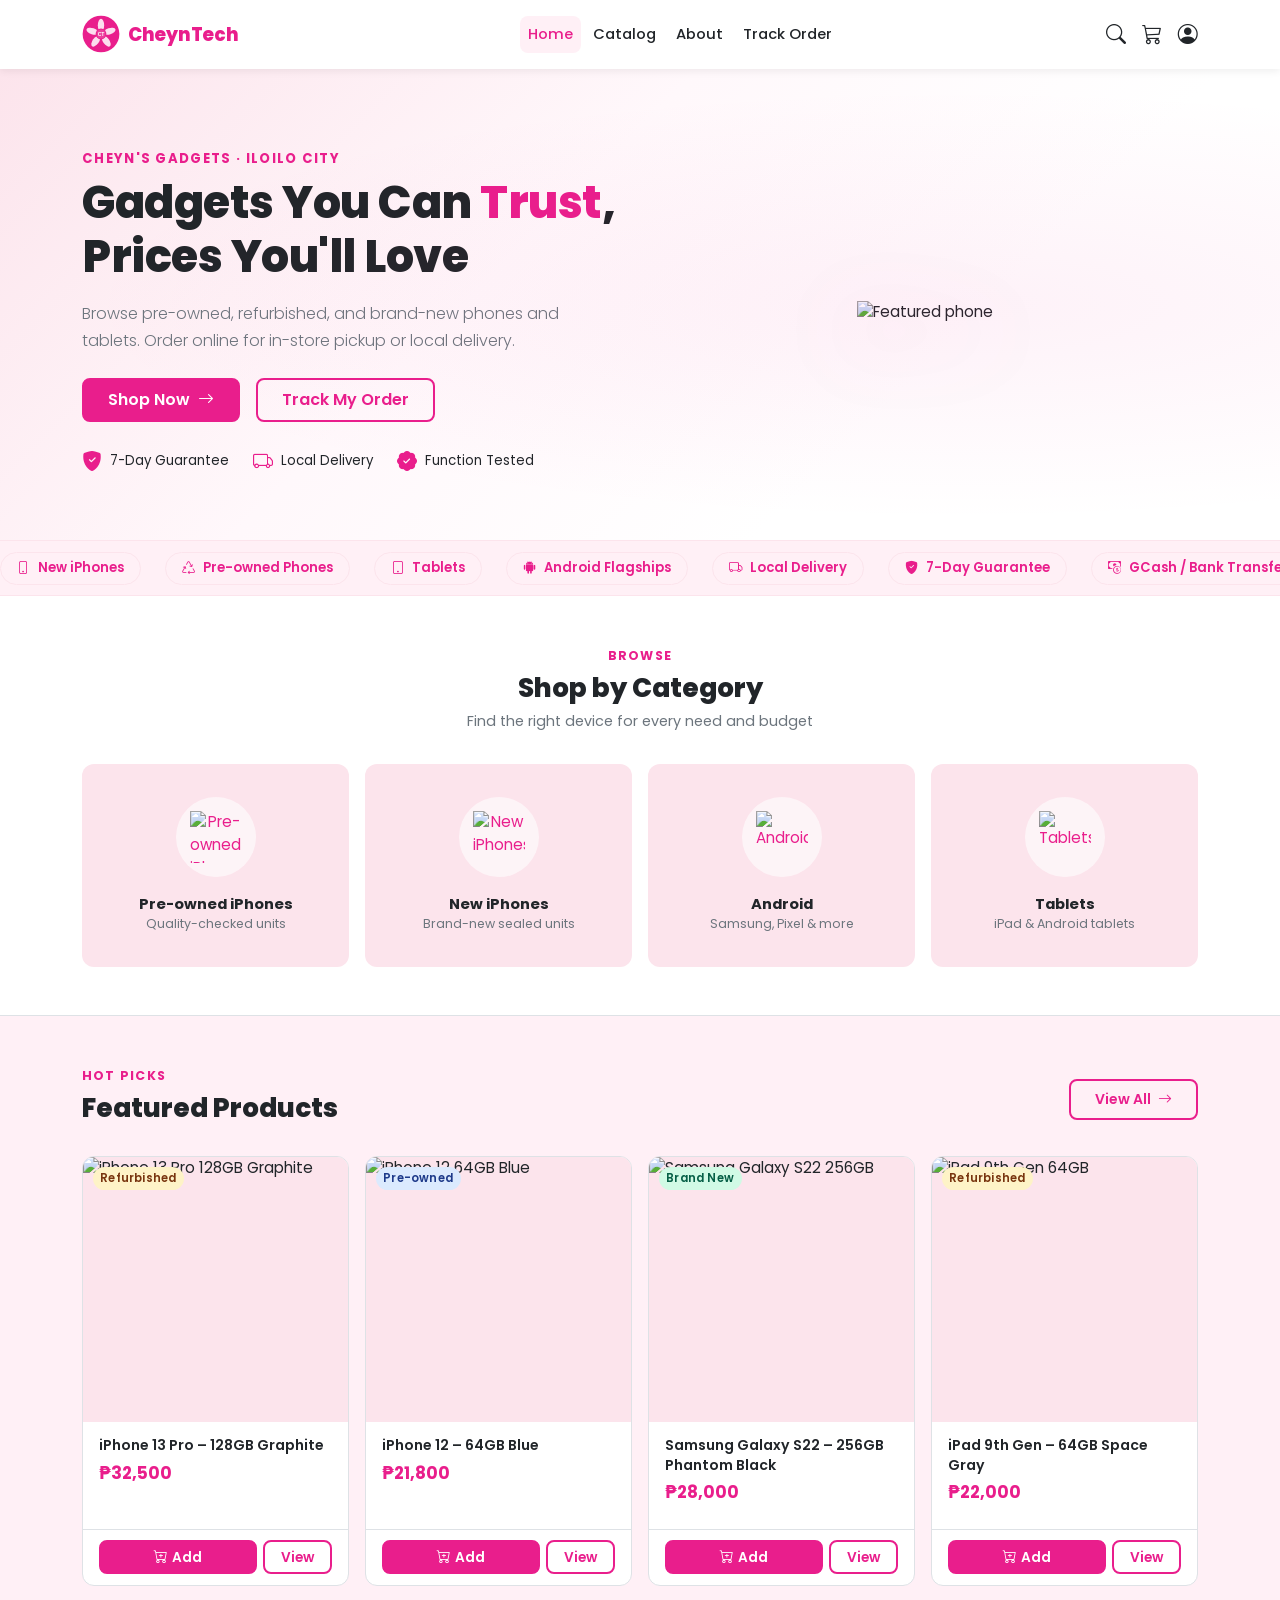
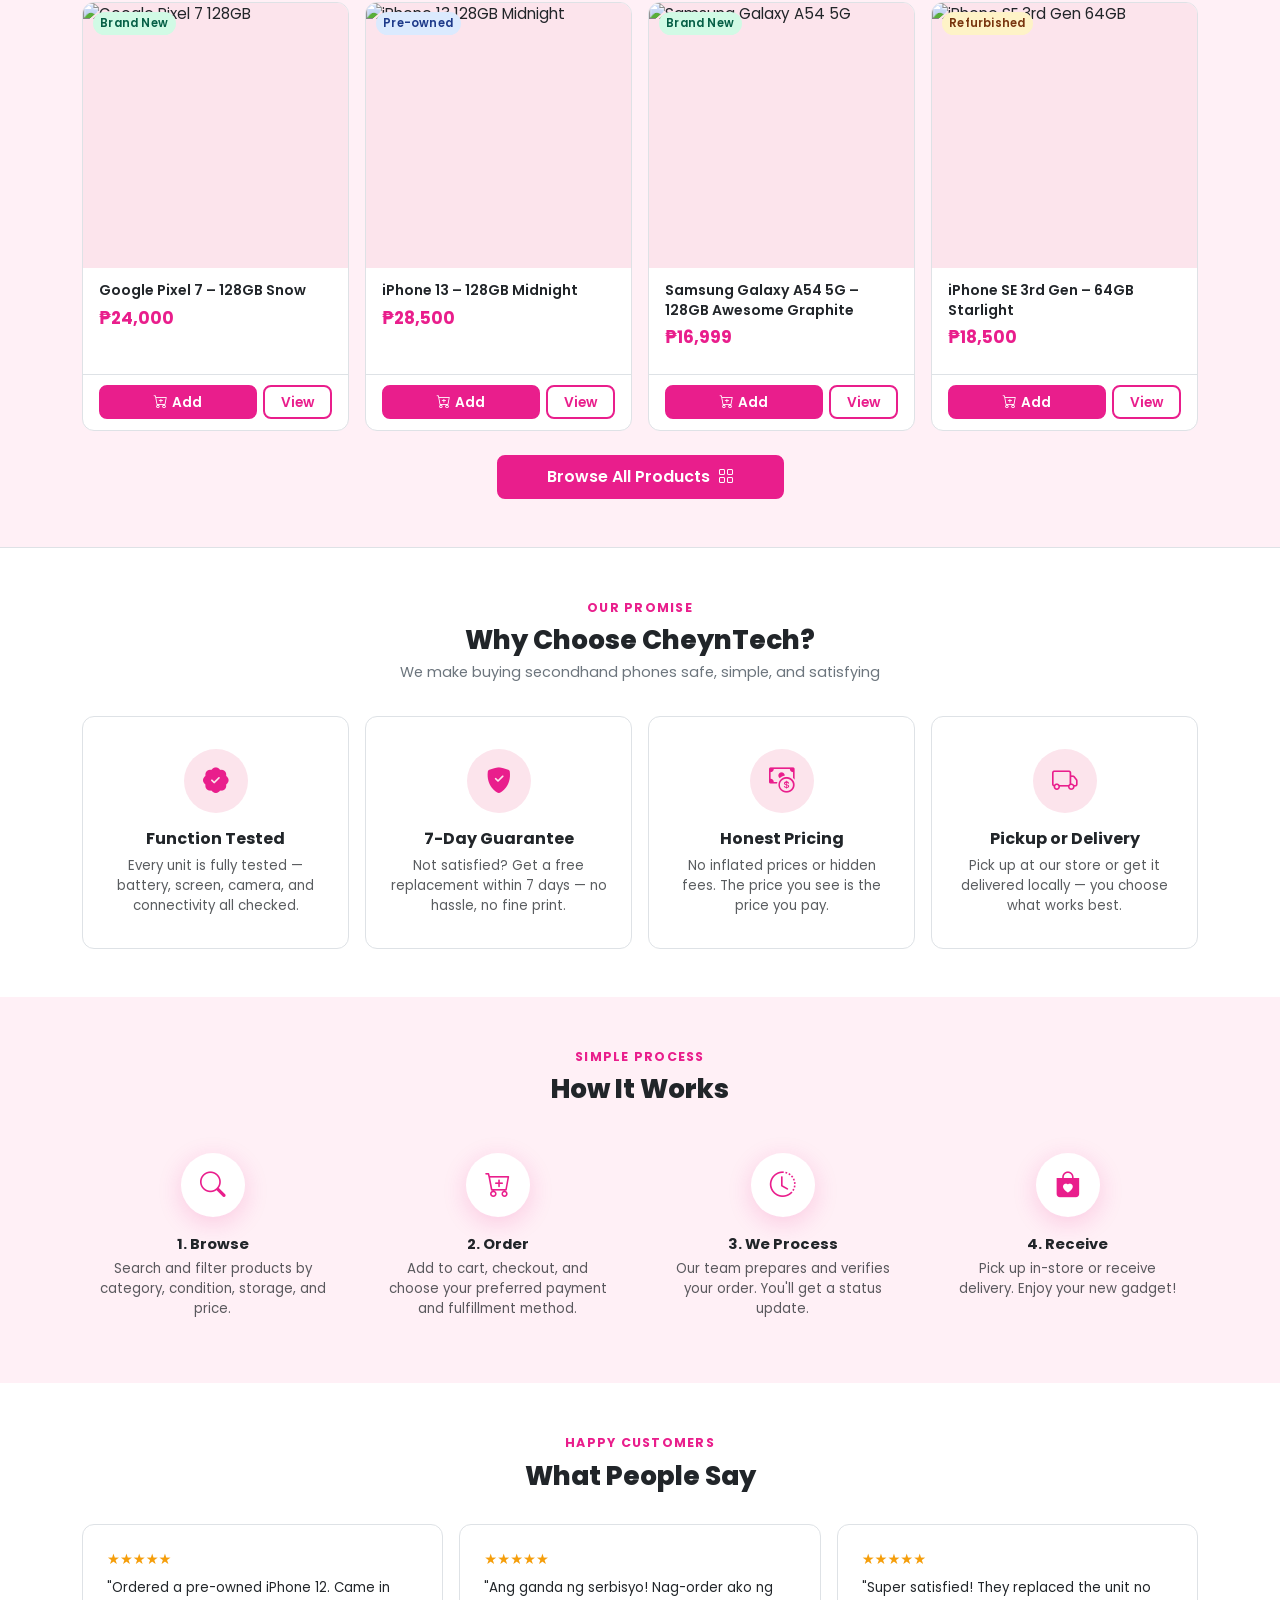
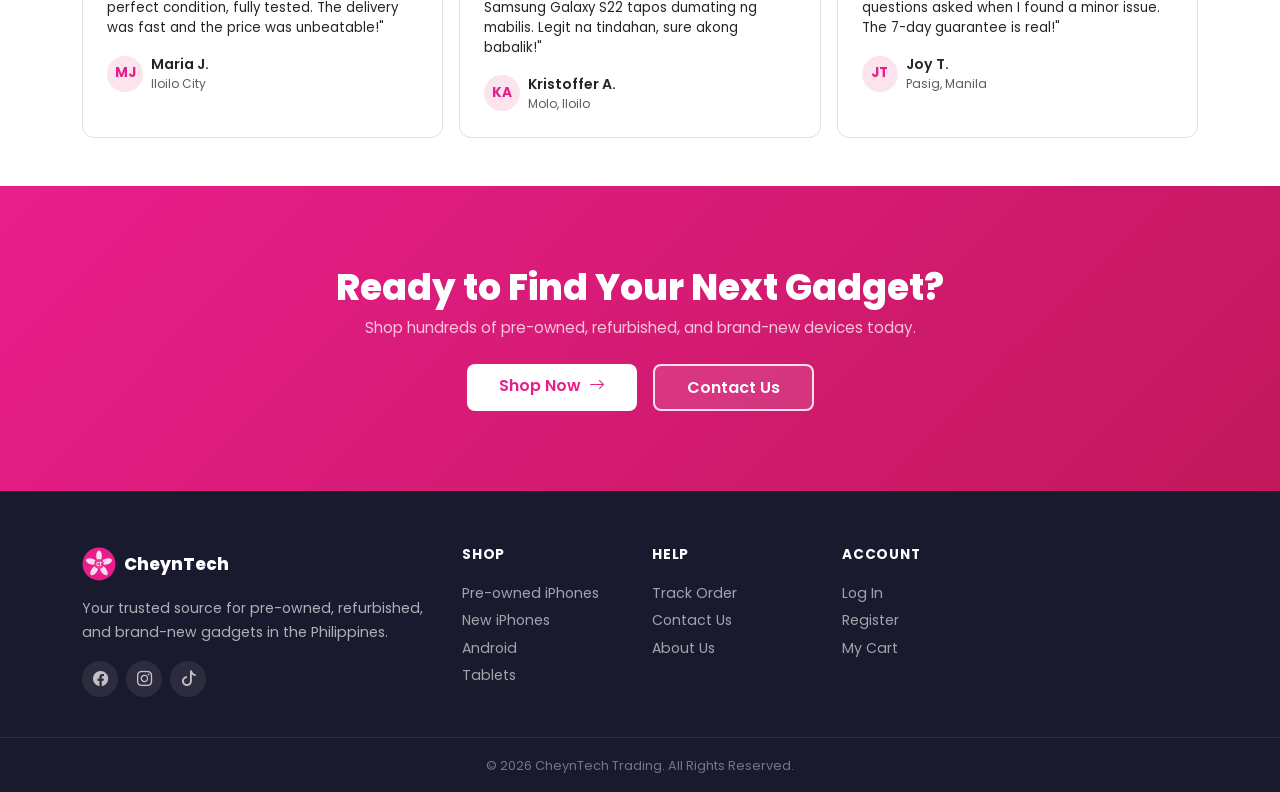
==== commit 74e627d6: "Made general fixes to the website" ====
--- a/index.html
+++ b/index.html
@@ -65,7 +65,7 @@
           </div>
           <div class="d-flex gap-4 mt-4 flex-wrap">
             <div class="d-flex align-items-center gap-2">
-              <i class="bi bi-shield-check-fill text-ct fs-5"></i>
+              <i class="bi bi-shield-fill-check text-ct fs-5"></i>
               <span class="small fw-500">7-Day Guarantee</span>
             </div>
             <div class="d-flex align-items-center gap-2">
@@ -99,7 +99,7 @@
         <span class="marquee-item"><i class="bi bi-tablet"></i> Tablets</span>
         <span class="marquee-item"><i class="bi bi-android2"></i> Android Flagships</span>
         <span class="marquee-item"><i class="bi bi-truck"></i> Local Delivery</span>
-        <span class="marquee-item"><i class="bi bi-shield-check-fill"></i> 7-Day Guarantee</span>
+        <span class="marquee-item"><i class="bi bi-shield-fill-check"></i> 7-Day Guarantee</span>
         <span class="marquee-item"><i class="bi bi-cash-coin"></i> GCash / Bank Transfer</span>
         <span class="marquee-item"><i class="bi bi-patch-check-fill"></i> Function Tested</span>
         <!-- duplicate for seamless loop -->
@@ -108,7 +108,7 @@
         <span class="marquee-item"><i class="bi bi-tablet"></i> Tablets</span>
         <span class="marquee-item"><i class="bi bi-android2"></i> Android Flagships</span>
         <span class="marquee-item"><i class="bi bi-truck"></i> Local Delivery</span>
-        <span class="marquee-item"><i class="bi bi-shield-check-fill"></i> 7-Day Guarantee</span>
+        <span class="marquee-item"><i class="bi bi-shield-fill-check"></i> 7-Day Guarantee</span>
         <span class="marquee-item"><i class="bi bi-cash-coin"></i> GCash / Bank Transfer</span>
         <span class="marquee-item"><i class="bi bi-patch-check-fill"></i> Function Tested</span>
       </div>
@@ -357,7 +357,7 @@
         </div>
         <div class="col-sm-6 col-lg-3">
           <div class="feature-card">
-            <div class="feature-icon-wrap"><i class="bi bi-shield-check-fill"></i></div>
+            <div class="feature-icon-wrap"><i class="bi bi-shield-fill-check"></i></div>
             <h5 class="feature-title mb-2">7-Day Guarantee</h5>
             <p class="text-muted small mb-0">Not satisfied? Get a free replacement within 7 days — no hassle, no fine print.</p>
           </div>
--- a/assets/css/style.css
+++ b/assets/css/style.css
@@ -234,6 +234,18 @@
 
 .btn-ct-sm { padding: 0.35rem 1rem; font-size: 0.85rem; }
 
+/* Add to Cart — success feedback state (set via JS for 1.5 s) */
+.btn-added,
+.btn-added:disabled {
+  background: #16a34a !important;
+  border-color: #16a34a !important;
+  color: #fff !important;
+  opacity: 1 !important;
+  cursor: default;
+  transform: none !important;
+  box-shadow: none !important;
+}
+
 /* ===================================================
    CONDITION / STATUS BADGES
    =================================================== */
@@ -983,16 +995,16 @@
 .btn-cta-light:hover { background: var(--ct-primary-light); color: var(--ct-primary-dark); }
 
 .btn-cta-outline-light {
-  background: transparent;
+  background: rgba(255,255,255,0.12);
   color: #fff;
   font-weight: 600;
-  border: 2px solid rgba(255,255,255,0.5);
+  border: 2px solid rgba(255,255,255,0.85);
   border-radius: var(--ct-radius-sm);
   padding: 0.6rem 2rem;
   transition: var(--ct-transition);
 }
 
-.btn-cta-outline-light:hover { background: rgba(255,255,255,0.15); border-color: #fff; color: #fff; }
+.btn-cta-outline-light:hover { background: rgba(255,255,255,0.25); border-color: #fff; color: #fff; }
 
 /* ===================================================
    SHARED — Avatar initials circle
@@ -1073,6 +1085,65 @@
 }
 
 .admin-username { font-size: 0.88rem; font-weight: 600; }
+
+/* ===================================================
+   ADMIN — Profile dropdown
+   =================================================== */
+.admin-profile-btn {
+  background: none;
+  border: none;
+  outline: none;
+  box-shadow: none;
+  cursor: pointer;
+  border-radius: var(--ct-radius-sm);
+  padding: 0.25rem 0.4rem !important;
+  transition: background var(--ct-transition);
+}
+.admin-profile-btn:hover,
+.admin-profile-btn:focus {
+  background: rgba(0,0,0,0.05);
+  box-shadow: none;
+}
+
+.admin-chevron {
+  font-size: 0.7rem;
+  color: #6c757d;
+  transition: transform 0.2s;
+}
+.admin-profile-btn[aria-expanded="true"] .admin-chevron {
+  transform: rotate(180deg);
+}
+
+.admin-profile-menu {
+  min-width: 220px;
+  border: 1px solid var(--ct-border);
+  border-radius: var(--ct-radius);
+  box-shadow: 0 8px 24px rgba(0,0,0,0.1);
+  padding: 0.25rem 0;
+}
+
+.admin-profile-header {
+  background: #f8f9fa;
+  border-radius: var(--ct-radius) var(--ct-radius) 0 0;
+}
+
+.admin-profile-name { font-size: 0.9rem; }
+.admin-profile-role { font-size: 0.75rem; }
+
+.admin-profile-menu .dropdown-item {
+  font-size: 0.875rem;
+  padding: 0.5rem 1rem;
+  display: flex;
+  align-items: center;
+}
+.admin-profile-menu .dropdown-item:hover {
+  background: var(--ct-primary-soft);
+  color: var(--ct-primary);
+}
+.admin-profile-menu .dropdown-item.text-danger:hover {
+  background: #fff5f5;
+  color: #dc3545;
+}
 
 /* ===================================================
    ADMIN — Product images in tables / modals
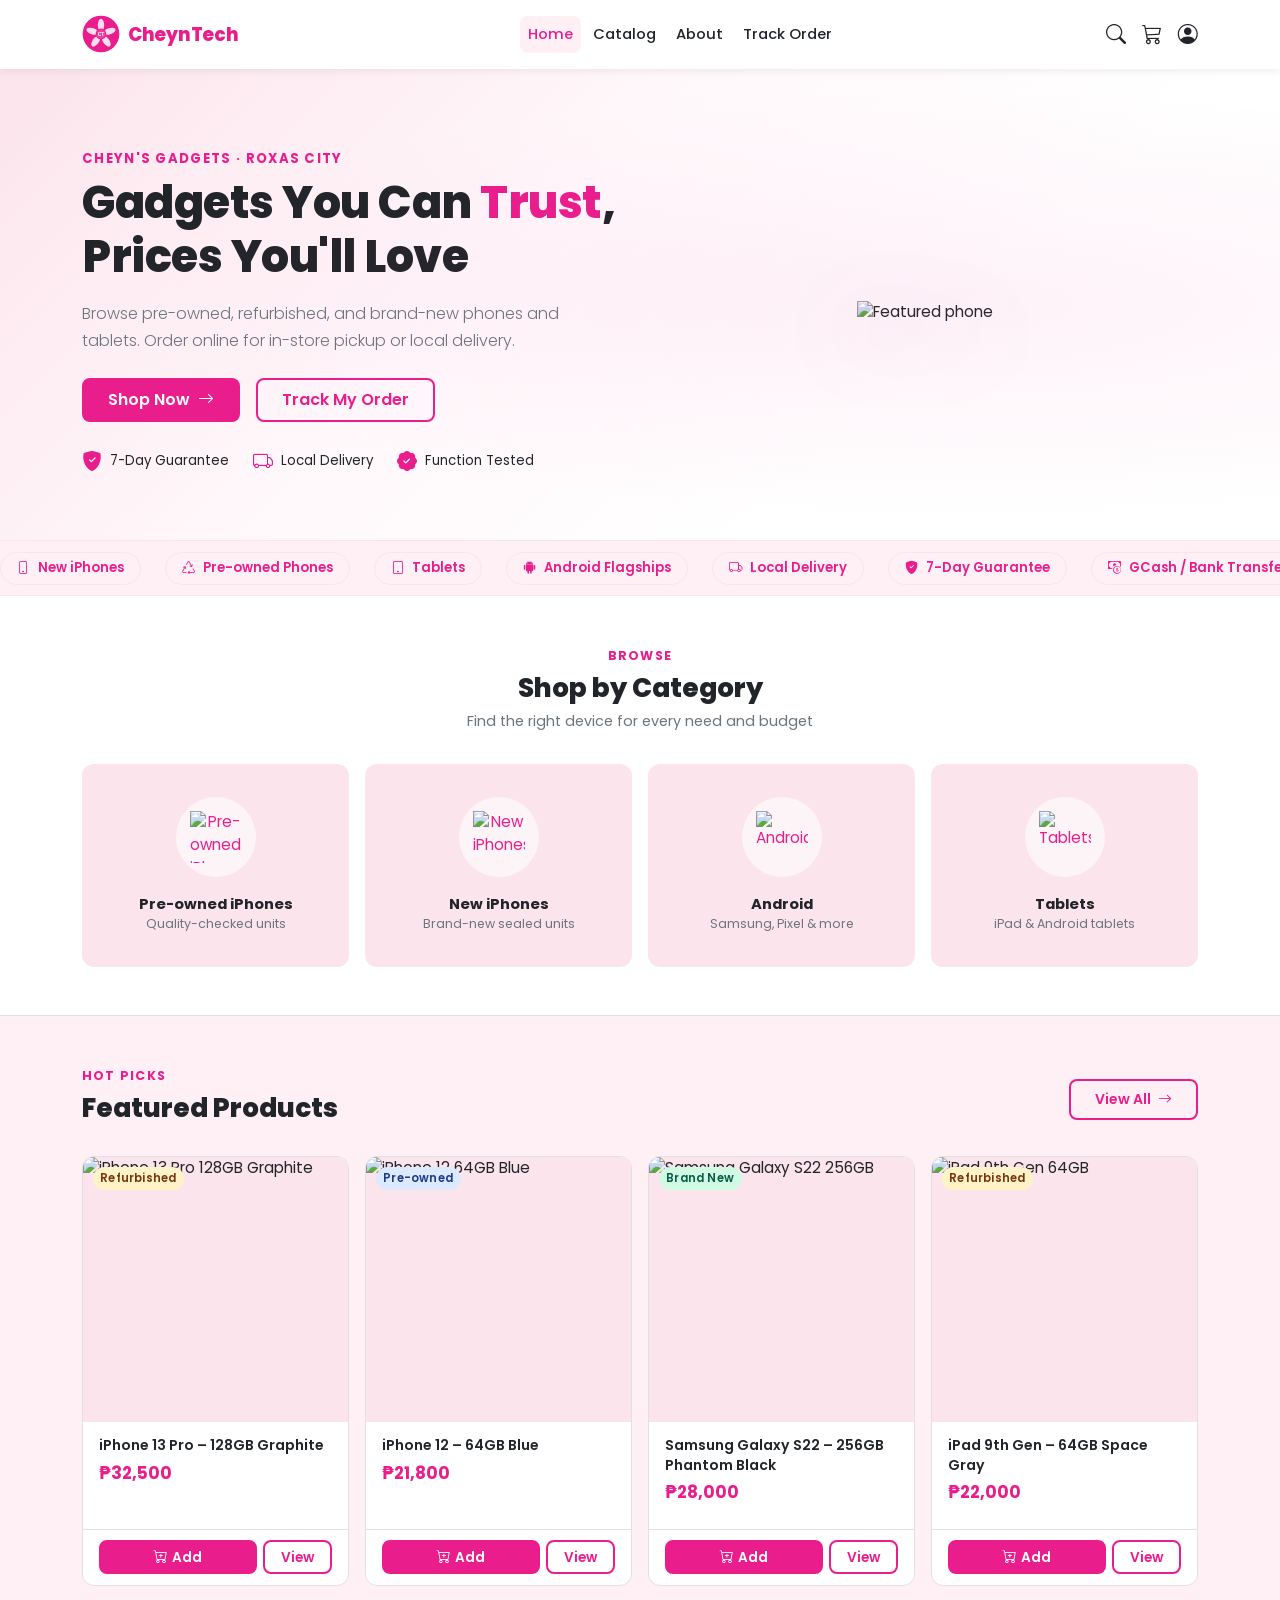
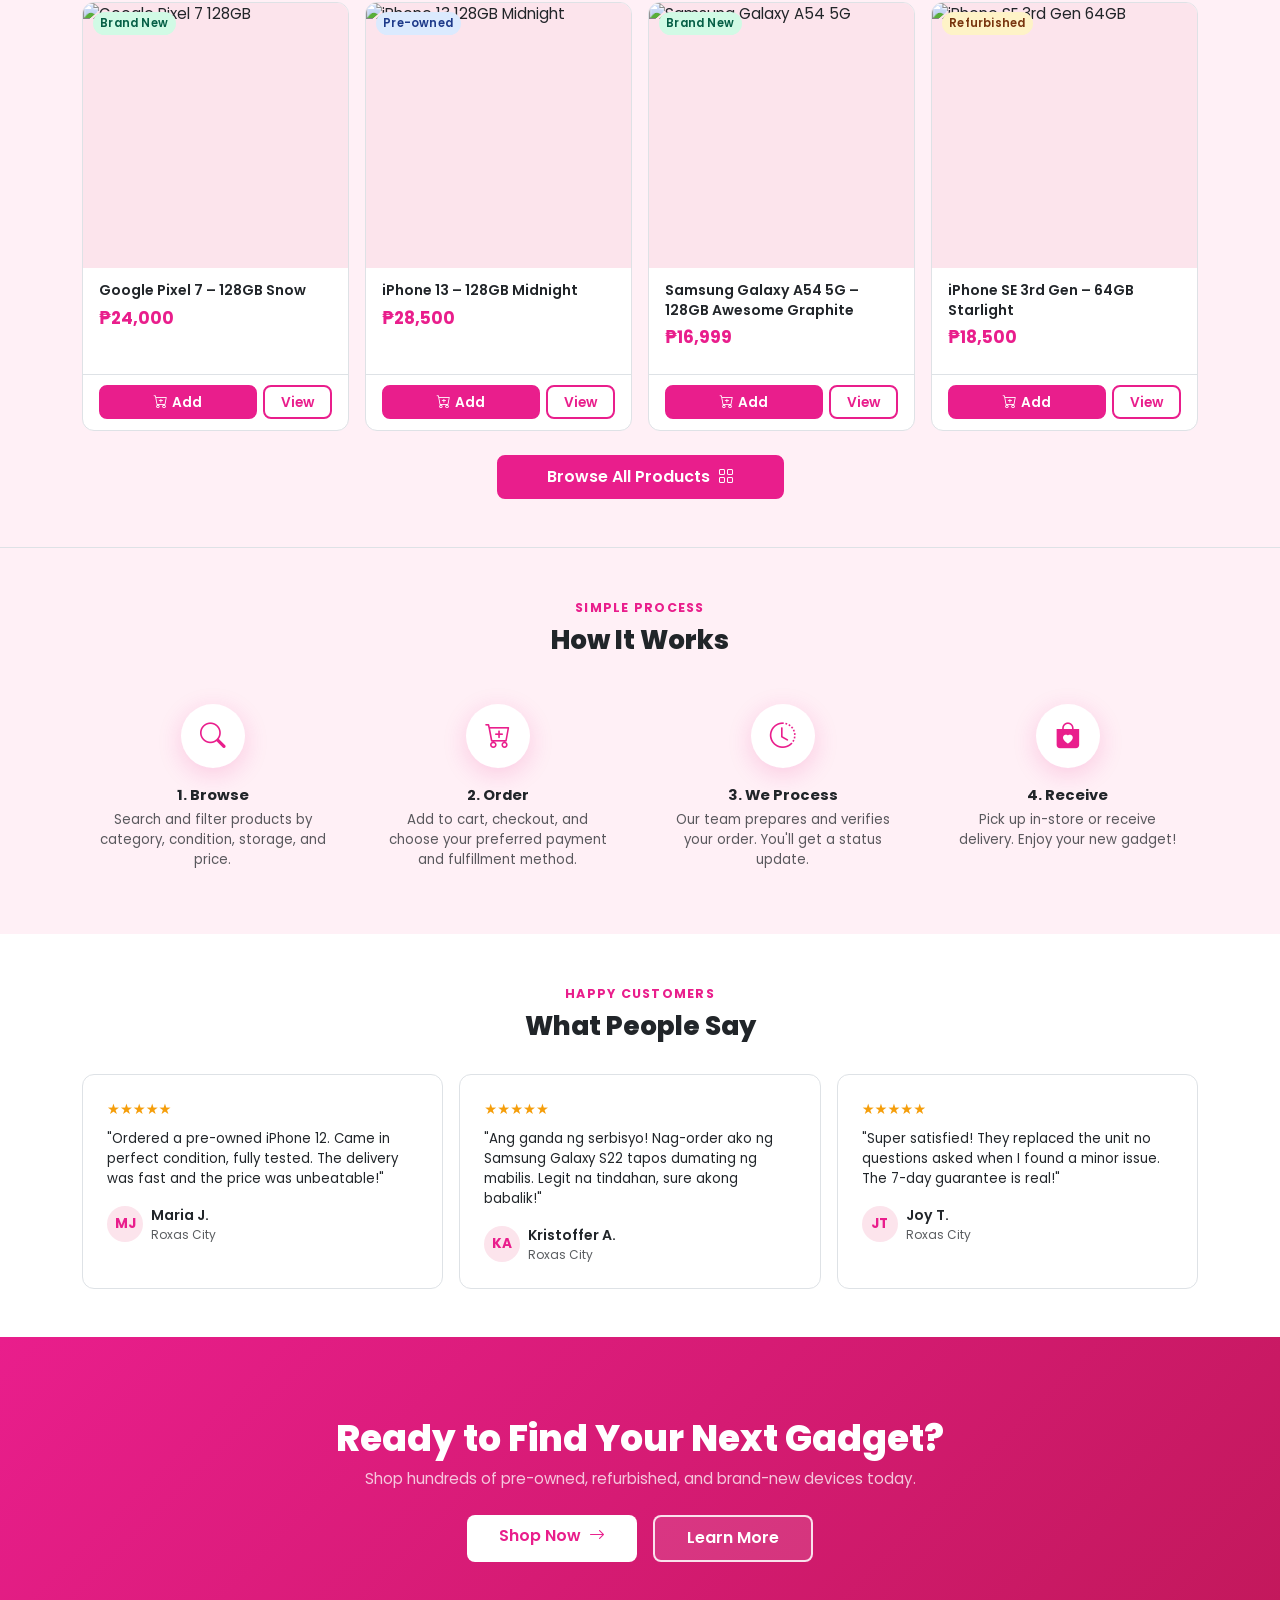
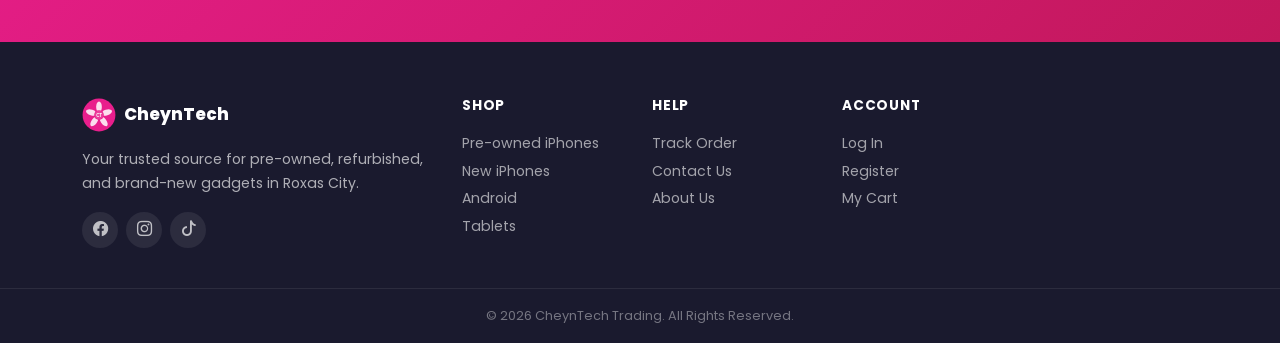
==== commit d1506699: "fix: apply general bug fixes" ====
--- a/index.html
+++ b/index.html
@@ -3,7 +3,7 @@
 <head>
   <meta charset="UTF-8">
   <meta name="viewport" content="width=device-width, initial-scale=1.0">
-  <meta name="description" content="CheynTech — Browse pre-owned, refurbished, and brand-new phones and tablets. Order online for in-store pickup or local delivery in Iloilo City.">
+  <meta name="description" content="CheynTech — Browse pre-owned, refurbished, and brand-new phones and tablets. Order online for in-store pickup or local delivery in Roxas City.">
   <title>CheynTech | Gadgets You Can Trust</title>
   <link rel="icon" type="image/svg+xml" href="assets/img/logo.svg">
   <link rel="stylesheet" href="https://cdn.jsdelivr.net/npm/bootstrap@5.3.3/dist/css/bootstrap.min.css">
@@ -56,7 +56,7 @@
     <div class="container">
       <div class="row align-items-center gy-4">
         <div class="col-lg-6 col-md-7">
-          <p class="hero-eyebrow mb-2">Cheyn's Gadgets · Iloilo City</p>
+          <p class="hero-eyebrow mb-2">Cheyn's Gadgets · Roxas City</p>
           <h1>Gadgets You Can <span class="highlight">Trust</span>, Prices You'll Love</h1>
           <p class="lead mt-3">Browse pre-owned, refurbished, and brand-new phones and tablets. Order online for in-store pickup or local delivery.</p>
           <div class="d-flex gap-3 flex-wrap mt-4">
@@ -339,46 +339,7 @@
 
   <div class="section-divider"></div>
 
-  <!-- WHY CHOOSE US -->
-  <section class="py-5" id="features">
-    <div class="container">
-      <div class="section-header text-center">
-        <span class="section-label">Our Promise</span>
-        <h2 class="section-title">Why Choose CheynTech?</h2>
-        <p class="section-subtitle">We make buying secondhand phones safe, simple, and satisfying</p>
-      </div>
-      <div class="row g-3 justify-content-center">
-        <div class="col-sm-6 col-lg-3">
-          <div class="feature-card">
-            <div class="feature-icon-wrap"><i class="bi bi-patch-check-fill"></i></div>
-            <h5 class="feature-title mb-2">Function Tested</h5>
-            <p class="text-muted small mb-0">Every unit is fully tested — battery, screen, camera, and connectivity all checked.</p>
-          </div>
-        </div>
-        <div class="col-sm-6 col-lg-3">
-          <div class="feature-card">
-            <div class="feature-icon-wrap"><i class="bi bi-shield-fill-check"></i></div>
-            <h5 class="feature-title mb-2">7-Day Guarantee</h5>
-            <p class="text-muted small mb-0">Not satisfied? Get a free replacement within 7 days — no hassle, no fine print.</p>
-          </div>
-        </div>
-        <div class="col-sm-6 col-lg-3">
-          <div class="feature-card">
-            <div class="feature-icon-wrap"><i class="bi bi-cash-coin"></i></div>
-            <h5 class="feature-title mb-2">Honest Pricing</h5>
-            <p class="text-muted small mb-0">No inflated prices or hidden fees. The price you see is the price you pay.</p>
-          </div>
-        </div>
-        <div class="col-sm-6 col-lg-3">
-          <div class="feature-card">
-            <div class="feature-icon-wrap"><i class="bi bi-truck"></i></div>
-            <h5 class="feature-title mb-2">Pickup or Delivery</h5>
-            <p class="text-muted small mb-0">Pick up at our store or get it delivered locally — you choose what works best.</p>
-          </div>
-        </div>
-      </div>
-    </div>
-  </section>
+
 
   <!-- HOW IT WORKS -->
   <section class="py-5 bg-ct-soft">
@@ -436,7 +397,7 @@
               <div class="avatar-circle">MJ</div>
               <div>
                 <div class="testimonial-name">Maria J.</div>
-                <div class="testimonial-place text-muted">Iloilo City</div>
+                <div class="testimonial-place text-muted">Roxas City</div>
               </div>
             </div>
           </div>
@@ -449,7 +410,7 @@
               <div class="avatar-circle">KA</div>
               <div>
                 <div class="testimonial-name">Kristoffer A.</div>
-                <div class="testimonial-place text-muted">Molo, Iloilo</div>
+                <div class="testimonial-place text-muted">Roxas City</div>
               </div>
             </div>
           </div>
@@ -462,7 +423,7 @@
               <div class="avatar-circle">JT</div>
               <div>
                 <div class="testimonial-name">Joy T.</div>
-                <div class="testimonial-place text-muted">Pasig, Manila</div>
+                <div class="testimonial-place text-muted">Roxas City</div>
               </div>
             </div>
           </div>
@@ -478,7 +439,7 @@
       <p class="mb-4 opacity-75">Shop hundreds of pre-owned, refurbished, and brand-new devices today.</p>
       <div class="d-flex justify-content-center gap-3 flex-wrap">
         <a href="catalog.html" class="btn btn-cta-light">Shop Now <i class="bi bi-arrow-right ms-1"></i></a>
-        <a href="contact.html" class="btn btn-cta-outline-light">Contact Us</a>
+        <a href="about.html" class="btn btn-cta-outline-light">Learn More</a>
       </div>
     </div>
   </section>
@@ -492,7 +453,7 @@
             <img src="assets/img/logo.svg" alt="CheynTech" width="34" height="34">
             <span class="footer-brand-name">CheynTech</span>
           </a>
-          <p class="mb-3">Your trusted source for pre-owned, refurbished, and brand-new gadgets in the Philippines.</p>
+          <p class="mb-3">Your trusted source for pre-owned, refurbished, and brand-new gadgets in Roxas City.</p>
           <div class="social-links d-flex gap-2">
             <a href="#" aria-label="Facebook"><i class="bi bi-facebook"></i></a>
             <a href="#" aria-label="Instagram"><i class="bi bi-instagram"></i></a>
--- a/assets/css/style.css
+++ b/assets/css/style.css
@@ -726,8 +726,8 @@
   opacity: 1;
 }
 
-.toast-ct.toast-success { background: #065f46; }
-.toast-ct.toast-error   { background: #7f1d1d; }
+.toast-ct.toast-success { background: var(--ct-primary-dark); }
+.toast-ct.toast-error   { background: #9b1c1c; }
 .toast-ct.toast-info    { background: var(--ct-primary); }
 
 /* ===================================================
@@ -1260,8 +1260,7 @@
 .page-item.active .page-link   { background: var(--ct-primary); border-color: var(--ct-primary); }
 .page-item.disabled .page-link { color: var(--ct-muted); }
 
-.filter-mobile-btn { display: none; }
-@media (max-width: 991.98px) { .filter-col { display: none; } .filter-mobile-btn { display: flex; } }
+@media (max-width: 991.98px) { .filter-col { display: none !important; } }
 
 .offcanvas-filter .offcanvas-header { border-bottom: 1px solid var(--ct-border); }
 .offcanvas-filter .offcanvas-title  { font-weight: 800; font-size: 1rem; }
@@ -1406,6 +1405,89 @@
 .password-toggle  { position: absolute; right: 0.75rem; top: 50%; transform: translateY(-50%); background: none; border: none; color: var(--ct-muted); cursor: pointer; padding: 0; font-size: 1rem; line-height: 1; }
 .password-toggle:hover { color: var(--ct-primary); }
 
+/* Login page specific — auth-header, auth-wrapper, auth-card layout */
+.auth-header {
+  background: #fff;
+  border-bottom: 1px solid var(--ct-border);
+  padding: 1rem 0;
+  text-align: center;
+}
+
+.auth-header a {
+  display: inline-flex;
+  align-items: center;
+  gap: 0.5rem;
+  text-decoration: none;
+}
+
+.auth-header .brand-name {
+  font-weight: 800;
+  font-size: 1.1rem;
+  color: var(--ct-primary);
+}
+
+.auth-wrapper {
+  min-height: calc(100vh - 65px);
+  display: flex;
+  flex-direction: column;
+  align-items: center;
+  justify-content: center;
+  background: var(--ct-primary-soft);
+  padding: 2.5rem 1rem;
+}
+
+.auth-card {
+  background: #fff;
+  border-radius: var(--ct-radius-lg);
+  box-shadow: 0 8px 40px rgba(0,0,0,0.1);
+  width: 100%;
+  max-width: 480px;
+  overflow: hidden;
+}
+
+.auth-card .auth-tabs { border-bottom: none; }
+
+.auth-card .nav-tabs {
+  border-bottom: 2px solid var(--ct-border);
+  display: flex;
+}
+
+.auth-card .nav-tabs .nav-link {
+  flex: 1;
+  text-align: center;
+  border: none;
+  border-radius: 0;
+  font-weight: 600;
+  color: var(--ct-muted);
+  padding: 0.85rem 1rem;
+  transition: var(--ct-transition);
+  border-bottom: 2px solid transparent;
+  margin-bottom: -2px;
+}
+
+.auth-card .nav-tabs .nav-link.active {
+  color: var(--ct-primary);
+  border-bottom-color: var(--ct-primary);
+  background: transparent;
+}
+
+.auth-card .nav-tabs .nav-link:hover:not(.active) {
+  color: var(--ct-primary);
+  background: var(--ct-primary-soft);
+}
+
+.auth-card-body { padding: 1.75rem 2rem; }
+
+.forgot-link { color: var(--ct-primary); font-size: 0.82rem; text-decoration: none; }
+.forgot-link:hover { text-decoration: underline; }
+
+.terms-label a { color: var(--ct-primary); font-weight: 600; }
+
+.auth-footer-text { font-size: 0.75rem; color: var(--ct-muted); margin-top: 1.5rem; }
+
+.pass-toggle { border-left: none !important; background: #fff; }
+.pass-toggle:hover { background: var(--ct-primary-soft) !important; color: var(--ct-primary) !important; border-color: var(--ct-border) !important; }
+
 /* ===================================================
    ABOUT PAGE
    =================================================== */
